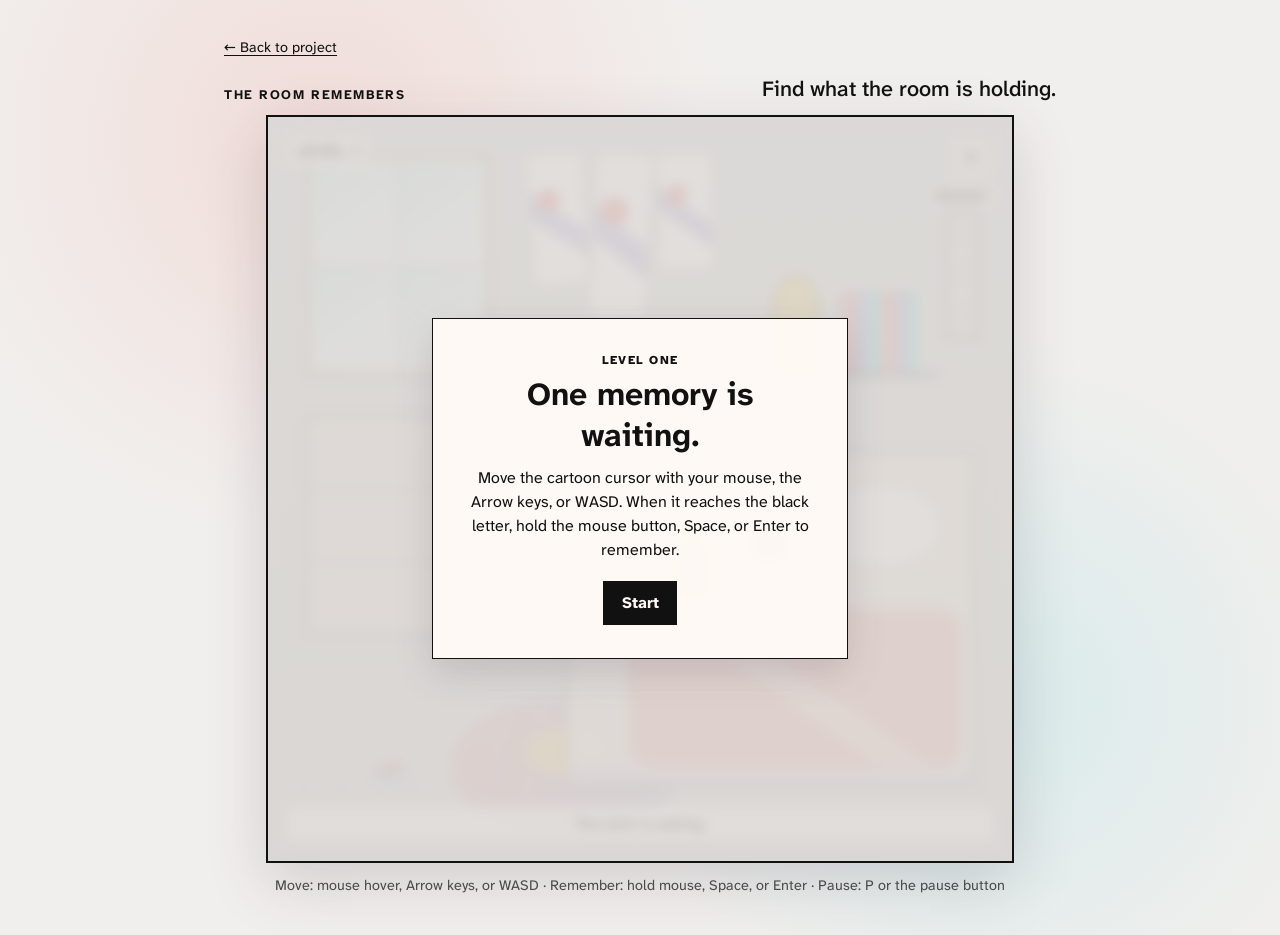
==== game/index.html @ 4d26f26f "Add playable game files" ====
<!doctype html>
<html lang="en">
  <head>
    <meta charset="UTF-8" />
    <meta name="viewport" content="width=device-width, initial-scale=1.0" />
    <meta
      name="description"
      content="The Room Remembers, a three-level surreal browser game about unreliable memory."
    />
    <title>The Room Remembers</title>
    <link rel="stylesheet" href="styles.css?v=4" />
  </head>
  <body>
    <main class="game-shell" data-game-shell>
      <nav class="game-return" aria-label="Portfolio navigation">
        <a href="../game.html">← Back to project</a>
      </nav>

      <header class="game-heading">
        <p class="eyebrow">The Room Remembers</p>
        <h1>Find what the room is holding.</h1>
      </header>

      <section
        class="game-frame"
        aria-label="The Room Remembers game"
        data-game-frame
      >
        <div
          class="bedroom-board"
          id="bedroom-board"
          role="application"
          aria-label="A 20 by 20 childhood bedroom. Move with the mouse, Arrow keys, or WASD."
          aria-describedby="controls-copy"
          data-board
          data-board-rows="20"
          data-board-columns="20"
          tabindex="-1"
        >
          <div class="room-flow room-flow--one" aria-hidden="true"></div>
          <div class="room-flow room-flow--two" aria-hidden="true"></div>

          <div class="room-object room-window" aria-hidden="true">
            <span></span><span></span><span></span><span></span>
          </div>
          <div class="room-object room-drawings" aria-hidden="true">
            <span></span><span></span><span></span>
          </div>
          <div class="room-object room-shelf" aria-hidden="true">
            <span class="trophy"></span>
            <span class="books"></span>
          </div>
          <div class="room-object room-dresser" aria-hidden="true">
            <span></span><span></span><span></span>
          </div>
          <div class="room-object room-rug" aria-hidden="true"></div>
          <div class="room-object room-bed" aria-hidden="true">
            <span class="bed-pillow"></span>
            <span class="bed-blanket"></span>
            <span class="bed-rabbit"></span>
          </div>

          <div
            class="memory-item"
            role="img"
            aria-label="A black letter from Mom rests on the bed"
            data-memory-item
          >
            <span data-memory-display>Mom</span>
          </div>

          <div class="cartoon-cursor" aria-hidden="true" data-player-cursor>
            <span class="cursor-ribbon cursor-ribbon--one"></span>
            <span class="cursor-ribbon cursor-ribbon--two"></span>
            <span class="cursor-body"></span>
          </div>

          <div class="game-hud" aria-label="Game information">
            <p class="level-label" data-level-label>Level 1</p>
            <div class="hud-actions">
              <button class="icon-button" type="button" data-pause-button disabled>
                <span aria-hidden="true">Ⅱ</span>
                <span class="sr-only">Pause</span>
              </button>
              <div
                class="memory-meter"
                role="progressbar"
                aria-label="Memory progress"
                aria-valuemin="0"
                aria-valuemax="3"
                aria-valuenow="0"
                aria-valuetext="0 of 3 memories complete"
                data-memory-meter
              >
                <span class="meter-label">Memory</span>
                <div class="meter-track">
                  <span class="meter-segment" data-meter-segment="3"></span>
                  <span class="meter-segment" data-meter-segment="2"></span>
                  <span
                    class="meter-segment is-current"
                    data-meter-segment="1"
                  ></span>
                </div>
              </div>
            </div>
          </div>

          <p class="game-message" data-game-message>
            The room is waiting.
          </p>

          <div class="game-overlay" data-ready-overlay>
            <div class="overlay-panel">
              <p class="overlay-kicker">Level one</p>
              <h2>One memory is waiting.</h2>
              <p>
                Move the cartoon cursor with your mouse, the Arrow keys, or
                WASD. When it reaches the black letter, hold the mouse button,
                Space, or Enter to remember.
              </p>
              <button class="primary-button" type="button" data-start-button>
                Start
              </button>
            </div>
          </div>

          <div class="game-overlay" data-pause-overlay hidden>
            <div class="overlay-panel">
              <p class="overlay-kicker">Paused</p>
              <h2>The room is waiting.</h2>
              <p>Nothing will change. Resume when you are ready.</p>
              <div class="overlay-actions">
                <button class="primary-button" type="button" data-resume-button>
                  Resume
                </button>
                <button class="secondary-button" type="button" data-restart-button>
                  Restart run
                </button>
              </div>
            </div>
          </div>

          <div class="game-overlay" data-transition-overlay hidden>
            <div class="overlay-panel">
              <p class="overlay-kicker">Memory found</p>
              <h2 data-transition-heading>Level complete.</h2>
              <p data-transition-copy>Keep remembering.</p>
              <button class="primary-button" type="button" data-next-level-button>
                Start Next Level
              </button>
            </div>
          </div>

          <div class="game-overlay" data-game-complete-overlay hidden>
            <div class="overlay-panel">
              <p class="overlay-kicker">All memories found</p>
              <h2>Game complete.</h2>
              <p>
                All three memories returned. Final score:
                <strong data-final-score>30 points.</strong> Something still
                feels wrong.
              </p>
              <button class="primary-button" type="button" data-play-again-button>
                Play Again
              </button>
            </div>
          </div>
        </div>
      </section>

      <p class="controls-copy" id="controls-copy">
        Move: mouse hover, Arrow keys, or WASD <span aria-hidden="true">·</span>
        Remember: hold mouse, Space, or Enter <span aria-hidden="true">·</span>
        Pause: P or the pause button
      </p>
      <p class="sr-only" role="status" aria-live="polite" data-live-status>
        Ready. Press Start to begin.
      </p>
    </main>

    <script type="module" src="game.js?v=4"></script>
  </body>
</html>
---- game/styles.css ----
@font-face {
  font-family: "Atkinson Hyperlegible Next";
  src: url("assets/fonts/AtkinsonHyperlegibleNext-wght.woff2") format("woff2");
  font-style: normal;
  font-weight: 200 800;
  font-display: swap;
}

@font-face {
  font-family: "CK Jot";
  src: url("assets/fonts/CKJOT___.TTF") format("truetype");
  font-display: swap;
}

:root {
  color-scheme: light;
  font-family:
    "Atkinson Hyperlegible Next",
    "Atkinson Hyperlegible",
    system-ui,
    sans-serif;
  --room-gray: #d9d7d4;
  --room-cream: #f4e7de;
  --coral: #f29a91;
  --lavender: #b7a6d9;
  --cyan: #79dce5;
  --yellow: #f5d77a;
  --ink: #111111;
  --paper: #fffaf6;
  --line: rgba(17, 17, 17, 0.16);
  --soft-shadow: 0 1.2rem 3.5rem rgba(63, 50, 68, 0.18);
}

* {
  box-sizing: border-box;
}

html {
  min-width: 20rem;
  background: #f1efed;
  color: var(--ink);
}

body {
  min-height: 100dvh;
  margin: 0;
  background:
    radial-gradient(circle at 25% 15%, rgba(242, 154, 145, 0.22), transparent 32%),
    radial-gradient(circle at 78% 75%, rgba(121, 220, 229, 0.2), transparent 30%),
    #f1efed;
}

button {
  font: inherit;
}

button:focus-visible,
.bedroom-board:focus-visible {
  outline: 0.2rem solid var(--ink);
  outline-offset: 0.2rem;
}

.game-shell {
  width: min(100% - 2rem, 52rem);
  margin-inline: auto;
  padding-block: clamp(1rem, 3vw, 2.5rem);
}

.game-return {
  margin-bottom: clamp(0.65rem, 2vw, 1rem);
  font-size: clamp(0.76rem, 1.5vw, 0.9rem);
  line-height: 1.4;
}

.game-return a {
  color: inherit;
  text-decoration-thickness: 1px;
  text-underline-offset: 0.24em;
}

.game-return a:focus-visible {
  outline: 0.2rem solid var(--ink);
  outline-offset: 0.2rem;
}

.game-heading {
  display: flex;
  align-items: end;
  justify-content: space-between;
  gap: 1rem;
  margin-bottom: 0.75rem;
}

.eyebrow,
.game-heading h1,
.controls-copy {
  margin: 0;
}

.eyebrow {
  font-size: 0.82rem;
  font-weight: 700;
  letter-spacing: 0.12em;
  text-transform: uppercase;
}

.game-heading h1 {
  max-width: 23rem;
  font-size: clamp(1rem, 2.2vw, 1.35rem);
  font-weight: 500;
  text-align: right;
}

.game-frame {
  width: min(100%, calc(100dvh - 9.5rem));
  min-width: 18rem;
  margin-inline: auto;
  aspect-ratio: 1;
  border: 0.14rem solid var(--ink);
  background: var(--room-gray);
  box-shadow: var(--soft-shadow);
}

.bedroom-board {
  position: relative;
  isolation: isolate;
  display: grid;
  width: 100%;
  height: 100%;
  overflow: hidden;
  grid-template-columns: repeat(20, 1fr);
  grid-template-rows: repeat(20, 1fr);
  background:
    linear-gradient(rgba(255, 255, 255, 0.33), rgba(255, 255, 255, 0.08)),
    var(--room-gray);
  transition: background 420ms ease;
}

.board-cell {
  z-index: 0;
  border-right: 1px solid rgba(17, 17, 17, 0.025);
  border-bottom: 1px solid rgba(17, 17, 17, 0.025);
  pointer-events: none;
}

.room-flow {
  z-index: 1;
  align-self: center;
  border-radius: 999px;
  filter: blur(0.18rem);
  opacity: 0.52;
  pointer-events: none;
  transform-origin: center;
}

.room-flow--one {
  grid-area: 6 / 1 / 9 / 17;
  background: linear-gradient(90deg, transparent, var(--coral), var(--yellow), transparent);
  transform: rotate(-6deg) skewX(-18deg);
}

.room-flow--two {
  grid-area: 15 / 5 / 18 / 21;
  background: linear-gradient(90deg, transparent, var(--lavender), var(--cyan), transparent);
  transform: rotate(8deg) skewX(16deg);
}

.room-object {
  z-index: 2;
  pointer-events: none;
}

.room-window {
  display: grid;
  grid-area: 2 / 2 / 8 / 7;
  grid-template-columns: 1fr 1fr;
  grid-template-rows: 1fr 1fr;
  gap: 0.12rem;
  padding: 0.25rem;
  border: 0.18rem solid rgba(17, 17, 17, 0.38);
  background: rgba(255, 250, 246, 0.72);
  box-shadow: inset 0 0 1rem rgba(245, 215, 122, 0.52);
}

.room-window span {
  border: 1px solid rgba(17, 17, 17, 0.2);
  background: linear-gradient(145deg, rgba(121, 220, 229, 0.24), rgba(255, 255, 255, 0.56));
}

.room-drawings {
  display: flex;
  align-items: start;
  justify-content: space-around;
  grid-area: 2 / 8 / 7 / 13;
  gap: 0.25rem;
}

.room-drawings span {
  width: 30%;
  height: 70%;
  border: 1px solid rgba(17, 17, 17, 0.28);
  background:
    radial-gradient(circle at 35% 35%, var(--coral) 0 12%, transparent 13%),
    linear-gradient(35deg, transparent 38%, rgba(183, 166, 217, 0.7) 39% 54%, transparent 55%),
    var(--paper);
  transform: rotate(-4deg);
}

.room-drawings span:nth-child(2) {
  height: 88%;
  transform: rotate(3deg);
}

.room-drawings span:nth-child(3) {
  height: 62%;
  transform: rotate(-1deg);
}

.room-shelf {
  display: flex;
  align-items: end;
  justify-content: space-evenly;
  grid-area: 3 / 14 / 8 / 19;
  border-bottom: 0.25rem solid rgba(17, 17, 17, 0.38);
}

.trophy {
  width: 26%;
  height: 54%;
  border: 0.14rem solid rgba(17, 17, 17, 0.32);
  border-radius: 45% 45% 20% 20%;
  background: rgba(245, 215, 122, 0.76);
}

.books {
  width: 42%;
  height: 45%;
  background: repeating-linear-gradient(
    90deg,
    rgba(242, 154, 145, 0.72) 0 18%,
    rgba(183, 166, 217, 0.7) 18% 36%,
    rgba(121, 220, 229, 0.68) 36% 52%
  );
}

.room-dresser {
  display: grid;
  grid-area: 9 / 2 / 15 / 7;
  grid-template-rows: repeat(3, 1fr);
  gap: 0.16rem;
  padding: 0.2rem;
  border: 0.16rem solid rgba(17, 17, 17, 0.3);
  background: rgba(244, 231, 222, 0.8);
}

.room-dresser span {
  border: 1px solid rgba(17, 17, 17, 0.2);
}

.room-rug {
  grid-area: 16 / 6 / 20 / 12;
  border-radius: 50%;
  background:
    radial-gradient(ellipse, rgba(245, 215, 122, 0.82) 0 25%, transparent 26%),
    linear-gradient(90deg, rgba(242, 154, 145, 0.64), rgba(183, 166, 217, 0.62));
  opacity: 0.76;
  transform: perspective(10rem) rotateX(32deg);
}

.room-bed {
  position: relative;
  grid-area: 10 / 9 / 19 / 20;
  border: 0.18rem solid rgba(17, 17, 17, 0.34);
  border-radius: 0.6rem 0.6rem 0.2rem 0.2rem;
  background: rgba(244, 231, 222, 0.94);
  box-shadow: inset 0 -1.2rem 0 rgba(183, 166, 217, 0.2);
}

.bed-pillow {
  position: absolute;
  top: 10%;
  right: 8%;
  width: 30%;
  height: 24%;
  border: 1px solid rgba(17, 17, 17, 0.18);
  border-radius: 45%;
  background: var(--paper);
}

.bed-blanket {
  position: absolute;
  right: 3%;
  bottom: 5%;
  width: 82%;
  height: 48%;
  border-radius: 35% 10% 10% 12%;
  background:
    linear-gradient(35deg, transparent 45%, rgba(255, 255, 255, 0.32) 46% 54%, transparent 55%),
    rgba(242, 154, 145, 0.5);
}

.bed-rabbit {
  position: absolute;
  top: 24%;
  left: 24%;
  width: 13%;
  aspect-ratio: 0.72;
  border-radius: 45% 45% 35% 35%;
  background: #aaa5a3;
}

.bed-rabbit::before,
.bed-rabbit::after {
  position: absolute;
  top: -52%;
  width: 32%;
  height: 60%;
  border-radius: 999px;
  background: #aaa5a3;
  content: "";
}

.bed-rabbit::before {
  left: 14%;
  transform: rotate(-8deg);
}

.bed-rabbit::after {
  right: 14%;
  transform: rotate(8deg);
}

.memory-item {
  position: relative;
  z-index: 8;
  align-self: center;
  justify-self: center;
  width: 90%;
  height: 72%;
  border: 0.1rem solid var(--ink);
  background: var(--ink);
  box-shadow: 0 0.2rem 0.5rem rgba(17, 17, 17, 0.35);
  color: var(--paper);
  transform: rotate(-8deg);
  transition:
    filter 160ms ease,
    opacity 160ms ease,
    transform 160ms ease;
}

.memory-item span {
  position: relative;
  z-index: 2;
  display: grid;
  width: 100%;
  height: 100%;
  overflow: hidden;
  font-size: clamp(0.45rem, 1.2vw, 0.75rem);
  line-height: 1;
  text-align: center;
  white-space: nowrap;
  place-items: center;
}

.memory-item[data-item="letter"] {
  width: 90%;
  height: 72%;
  border-radius: 0;
  background: var(--ink);
  color: var(--paper);
  transform: rotate(-8deg);
}

.memory-item[data-item="letter"] span {
  font-family: "CK Jot", cursive;
}

.memory-item[data-item="medal"] {
  width: 78%;
  height: 78%;
  border-radius: 50%;
  background: var(--ink);
  color: var(--yellow);
  transform: none;
}

.memory-item[data-item="medal"] span {
  font-family: inherit;
  font-size: clamp(0.55rem, 1.5vw, 0.9rem);
}

.memory-item[data-item="medal"]::before,
.memory-item[data-item="medal"]::after {
  position: absolute;
  z-index: -1;
  bottom: -52%;
  width: 34%;
  height: 70%;
  background: var(--ink);
  content: "";
}

.memory-item[data-item="medal"]::before {
  left: 12%;
  transform: rotate(12deg);
}

.memory-item[data-item="medal"]::after {
  right: 12%;
  transform: rotate(-12deg);
}

.memory-item[data-item="stuffed-animal"] {
  width: 68%;
  height: 78%;
  border-color: #ffffff;
  border-radius: 46% 46% 38% 38%;
  background: #ffffff;
  box-shadow: 0 0 0.9rem rgba(121, 220, 229, 0.72);
  color: transparent;
  transform: none;
}

.memory-item[data-item="stuffed-animal"] span {
  font-size: 0;
}

.memory-item[data-item="stuffed-animal"]::before,
.memory-item[data-item="stuffed-animal"]::after {
  position: absolute;
  top: -48%;
  width: 30%;
  height: 58%;
  border-radius: 999px;
  background: #ffffff;
  content: "";
}

.memory-item[data-item="stuffed-animal"]::before {
  left: 13%;
  transform: rotate(-9deg);
}

.memory-item[data-item="stuffed-animal"]::after {
  right: 13%;
  transform: rotate(9deg);
}

.memory-item.is-near {
  filter: drop-shadow(0 0 0.55rem var(--coral));
  transform: rotate(-3deg) scale(1.08);
}

.memory-item.is-focusing {
  animation: memory-pulse 700ms ease-in-out infinite alternate;
}

.memory-item.is-collected {
  opacity: 0;
  transform: rotate(4deg) scale(1.35);
}

.cartoon-cursor {
  position: relative;
  z-index: 12;
  align-self: center;
  justify-self: center;
  width: 90%;
  height: 90%;
  pointer-events: none;
  transition:
    grid-row 90ms linear,
    grid-column 90ms linear,
    transform 120ms ease;
  transform-origin: center;
}

.cartoon-cursor[data-direction="left"] {
  transform: scaleX(-1);
}

.cartoon-cursor[data-direction="up"] {
  transform: rotate(-90deg);
}

.cartoon-cursor[data-direction="down"] {
  transform: rotate(90deg);
}

.cursor-body {
  position: absolute;
  top: 10%;
  left: 22%;
  width: 58%;
  height: 72%;
  clip-path: polygon(0 0, 82% 55%, 54% 62%, 70% 100%, 48% 100%, 34% 69%, 0 88%);
  background: linear-gradient(145deg, var(--paper), var(--coral) 38%, var(--lavender) 72%, var(--cyan));
  filter: drop-shadow(0 0.14rem 0.12rem rgba(17, 17, 17, 0.28));
  animation: cursor-float 1.8s ease-in-out infinite alternate;
}

.cursor-ribbon {
  position: absolute;
  left: -35%;
  width: 75%;
  height: 20%;
  border-radius: 999px 0 0 999px;
  opacity: 0.82;
  filter: blur(0.04rem);
}

.cursor-ribbon--one {
  top: 44%;
  background: linear-gradient(90deg, transparent, var(--coral), var(--yellow));
  transform: rotate(-12deg);
}

.cursor-ribbon--two {
  top: 62%;
  background: linear-gradient(90deg, transparent, var(--lavender), var(--cyan));
  transform: rotate(9deg);
}

/* A fresh run always presents the cursor at the same visual anchor. */
.game-shell[data-phase="ready"] .cursor-body,
.game-shell[data-phase="level-complete"] .cursor-body,
.game-shell[data-phase="game-complete"] .cursor-body {
  animation: none;
  transform: translateY(0) rotate(0);
}

.game-shell[data-world="inverse"] .bedroom-board {
  background:
    radial-gradient(
      circle at 70% 25%,
      rgba(121, 220, 229, 0.12),
      transparent 32%
    ),
    linear-gradient(rgba(11, 12, 28, 0.18), rgba(11, 12, 28, 0.5)),
    #24233b;
}

.game-shell[data-world="inverse"] .board-cell {
  border-color: rgba(255, 255, 255, 0.025);
}

.game-shell[data-world="inverse"] .room-object {
  filter: invert(0.78) hue-rotate(155deg) saturate(0.8) brightness(0.78);
}

.game-shell[data-world="inverse"] .room-flow--one {
  background: linear-gradient(
    90deg,
    transparent,
    var(--cyan),
    var(--lavender),
    transparent
  );
}

.game-shell[data-world="inverse"] .room-flow--two {
  background: linear-gradient(
    90deg,
    transparent,
    var(--yellow),
    var(--coral),
    transparent
  );
}

.game-shell[data-phase="paused"] .cursor-body {
  animation-play-state: paused;
}

.game-hud {
  position: absolute;
  z-index: 30;
  inset: clamp(0.65rem, 2vw, 1.2rem);
  display: flex;
  align-items: start;
  justify-content: space-between;
  pointer-events: none;
}

.level-label {
  margin: 0;
  padding: 0.32rem 0.55rem;
  border: 1px solid rgba(17, 17, 17, 0.18);
  background: rgba(255, 250, 246, 0.82);
  font-size: clamp(0.72rem, 1.7vw, 0.92rem);
  font-weight: 700;
  letter-spacing: 0.08em;
  text-transform: uppercase;
}

.hud-actions {
  display: flex;
  flex-direction: column;
  align-items: end;
  gap: 0.45rem;
}

.icon-button {
  display: grid;
  width: 2.75rem;
  min-width: 2.75rem;
  height: 2.75rem;
  border: 1px solid rgba(17, 17, 17, 0.28);
  background: rgba(255, 250, 246, 0.9);
  color: var(--ink);
  font-weight: 800;
  place-items: center;
  pointer-events: auto;
}

.icon-button:disabled {
  opacity: 0.45;
}

.memory-meter {
  display: flex;
  flex-direction: column;
  align-items: center;
  gap: 0.25rem;
}

.meter-label {
  padding: 0.12rem 0.25rem;
  background: rgba(255, 250, 246, 0.78);
  font-size: clamp(0.58rem, 1.3vw, 0.72rem);
  font-weight: 700;
  letter-spacing: 0.06em;
  text-transform: uppercase;
}

.meter-track {
  display: flex;
  width: clamp(1.35rem, 4vw, 2rem);
  height: clamp(5.2rem, 17vw, 8rem);
  flex-direction: column;
  gap: 0.2rem;
  padding: 0.2rem;
  border: 0.12rem solid var(--ink);
  background: rgba(255, 250, 246, 0.82);
}

.meter-segment {
  position: relative;
  flex: 1;
  overflow: hidden;
  background: rgba(17, 17, 17, 0.1);
}

.meter-segment::after {
  position: absolute;
  inset: auto 0 0;
  height: var(--segment-fill, 0%);
  background: linear-gradient(0deg, var(--lavender), var(--coral), var(--yellow));
  content: "";
  transition: height 70ms linear;
}

.meter-segment.is-complete::after {
  --segment-fill: 100%;
}

.game-message {
  position: absolute;
  z-index: 25;
  right: clamp(0.65rem, 2vw, 1.2rem);
  bottom: clamp(0.65rem, 2vw, 1.2rem);
  left: clamp(0.65rem, 2vw, 1.2rem);
  margin: 0;
  padding: 0.45rem 0.65rem;
  background: rgba(255, 250, 246, 0.84);
  font-size: clamp(0.72rem, 1.8vw, 0.95rem);
  text-align: center;
  pointer-events: none;
}

.game-overlay {
  position: absolute;
  z-index: 50;
  inset: 0;
  display: grid;
  padding: clamp(1rem, 4vw, 2.5rem);
  background: rgba(217, 215, 212, 0.78);
  backdrop-filter: blur(0.35rem);
  place-items: center;
}

.game-overlay[hidden] {
  display: none;
}

.overlay-panel {
  width: min(100%, 26rem);
  padding: clamp(1.1rem, 4vw, 2.1rem);
  border: 0.12rem solid var(--ink);
  background: rgba(255, 250, 246, 0.96);
  text-align: center;
  box-shadow: 0 0.9rem 2.2rem rgba(63, 50, 68, 0.16);
}

.overlay-kicker,
.overlay-panel h2,
.overlay-panel p {
  margin-top: 0;
}

.overlay-kicker {
  margin-bottom: 0.35rem;
  font-size: 0.75rem;
  font-weight: 800;
  letter-spacing: 0.11em;
  text-transform: uppercase;
}

.overlay-panel h2 {
  margin-bottom: 0.65rem;
  font-size: clamp(1.35rem, 4.5vw, 2rem);
}

.overlay-panel p:not(.overlay-kicker) {
  margin-bottom: 1.15rem;
  line-height: 1.5;
}

[data-final-score] {
  display: block;
  margin-top: 0.35rem;
  font-size: clamp(1.25rem, 4vw, 1.75rem);
}

.overlay-actions {
  display: flex;
  flex-wrap: wrap;
  justify-content: center;
  gap: 0.65rem;
}

.primary-button,
.secondary-button {
  min-height: 2.75rem;
  padding: 0.65rem 1.1rem;
  border: 0.12rem solid var(--ink);
  font-weight: 750;
}

.primary-button {
  background: var(--ink);
  color: var(--paper);
}

.secondary-button {
  background: transparent;
  color: var(--ink);
}

.controls-copy {
  padding-top: 0.75rem;
  color: rgba(17, 17, 17, 0.72);
  font-size: clamp(0.72rem, 1.8vw, 0.9rem);
  line-height: 1.5;
  text-align: center;
}

.sr-only {
  position: absolute;
  width: 1px;
  height: 1px;
  padding: 0;
  overflow: hidden;
  clip: rect(0, 0, 0, 0);
  white-space: nowrap;
  border: 0;
}

@keyframes cursor-float {
  from {
    transform: translateY(-5%) rotate(-3deg);
  }
  to {
    transform: translateY(5%) rotate(3deg);
  }
}

@keyframes memory-pulse {
  from {
    filter: drop-shadow(0 0 0.35rem var(--coral));
  }
  to {
    filter: drop-shadow(0 0 1rem var(--cyan));
  }
}

@media (max-width: 36rem) {
  .game-shell {
    width: min(100% - 1rem, 36rem);
    padding-block: 0.65rem 1rem;
  }

  .game-heading {
    display: block;
  }

  .game-heading h1 {
    margin-top: 0.18rem;
    text-align: left;
  }

  .game-frame {
    width: 100%;
    min-width: 0;
  }

  .overlay-actions {
    display: grid;
  }

  .primary-button,
  .secondary-button {
    width: 100%;
  }
}

@media (prefers-reduced-motion: reduce) {
  *,
  *::before,
  *::after {
    scroll-behavior: auto !important;
    animation-duration: 1ms !important;
    animation-iteration-count: 1 !important;
    transition-duration: 1ms !important;
  }
}
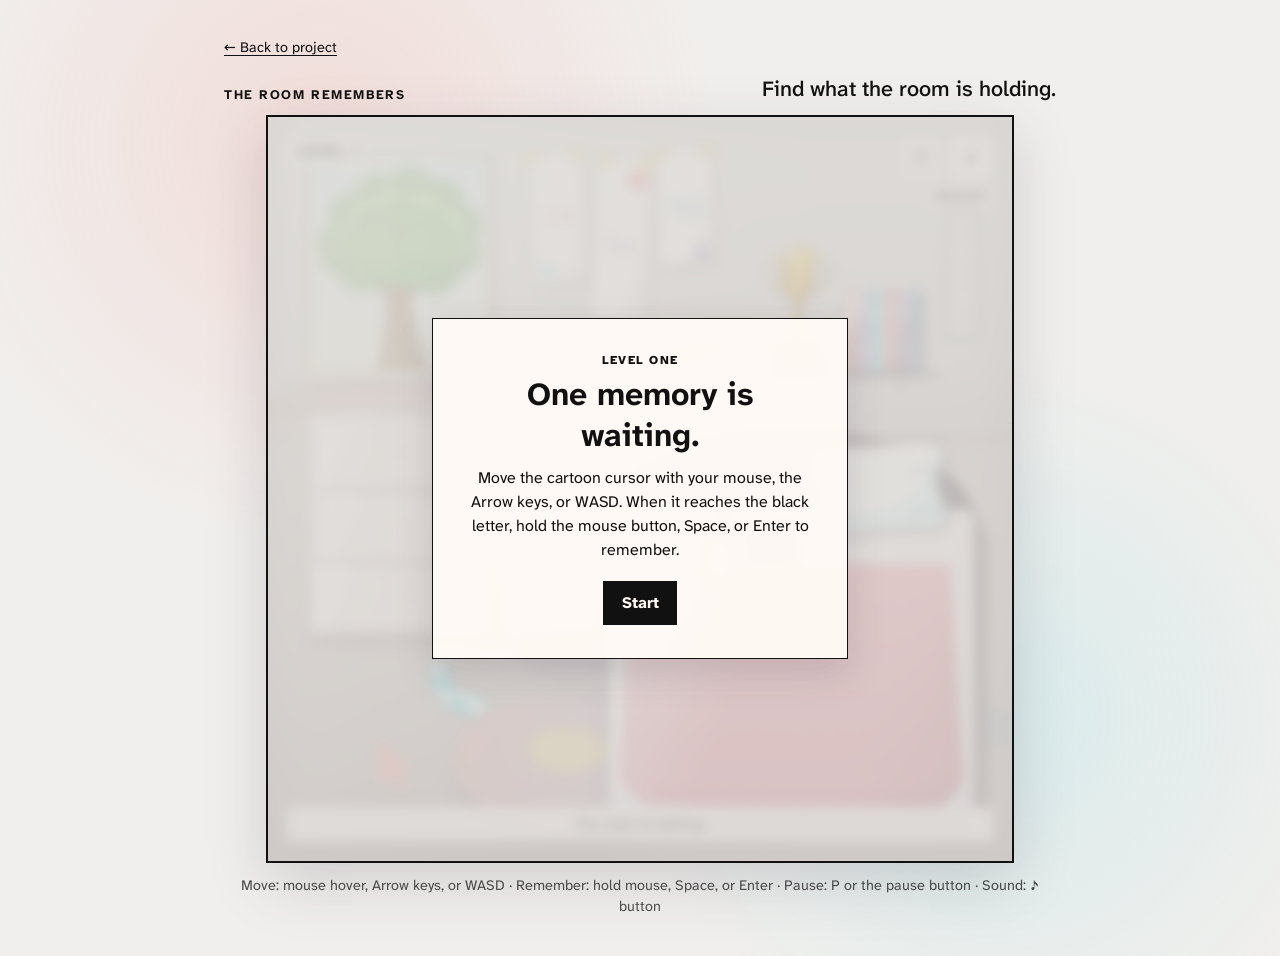
==== commit ce90fd4a: "Publish revised game and preserve prototype" ====
--- a/game/index.html
+++ b/game/index.html
@@ -8,7 +8,7 @@
       content="The Room Remembers, a three-level surreal browser game about unreliable memory."
     />
     <title>The Room Remembers</title>
-    <link rel="stylesheet" href="styles.css?v=4" />
+    <link rel="stylesheet" href="styles.css?v=25" />
   </head>
   <body>
     <main class="game-shell" data-game-shell>
@@ -37,17 +37,159 @@
           data-board-columns="20"
           tabindex="-1"
         >
+          <div class="room-architecture" aria-hidden="true">
+            <span class="room-baseboard"></span>
+            <span class="room-corner room-corner--left"></span>
+            <span class="room-corner room-corner--right"></span>
+            <span class="floor-seam floor-seam--one"></span>
+            <span class="floor-seam floor-seam--two"></span>
+            <span class="floor-seam floor-seam--three"></span>
+          </div>
+
           <div class="room-flow room-flow--one" aria-hidden="true"></div>
           <div class="room-flow room-flow--two" aria-hidden="true"></div>
 
+          <div class="room-texture" aria-hidden="true"></div>
+          <div class="room-lighting" aria-hidden="true"></div>
+          <div class="exploration-light" aria-hidden="true"></div>
+          <div class="room-landmark room-height-marks" aria-hidden="true">
+            <span></span><span></span><span></span>
+          </div>
+          <div class="room-landmark room-lost-sock" aria-hidden="true">
+            <svg
+              class="sock-illustration"
+              viewBox="0 0 120 150"
+              preserveAspectRatio="xMidYMid meet"
+              focusable="false"
+            >
+              <defs>
+                <clipPath id="sock-silhouette">
+                  <path
+                    d="M24 6 Q21 6 21 11 L19 66 C18 79 23 88 33 97 L58 121 C69 132 84 138 98 133 C109 129 115 120 112 109 C110 101 103 95 94 90 L70 75 C61 69 57 61 58 51 L60 11 Q60 6 55 6 Z"
+                  ></path>
+                </clipPath>
+              </defs>
+              <g clip-path="url(#sock-silhouette)">
+                <rect class="sock-body" width="120" height="150"></rect>
+                <rect
+                  class="sock-accent sock-cuff"
+                  x="18"
+                  y="5"
+                  width="45"
+                  height="23"
+                  rx="5"
+                ></rect>
+                <path
+                  class="sock-accent sock-heel"
+                  d="M18 61 C30 63 40 70 45 81 C38 92 29 98 21 97 C14 86 14 72 18 61 Z"
+                ></path>
+                <path
+                  class="sock-stripes"
+                  d="M54 78 L81 103 M62 72 L91 97 M72 72 L101 93"
+                ></path>
+                <path
+                  class="sock-accent sock-toe"
+                  d="M85 103 C101 105 113 112 114 121 C110 133 96 139 82 135 C78 125 79 113 85 103 Z"
+                ></path>
+              </g>
+              <path
+                class="sock-outline"
+                d="M24 6 Q21 6 21 11 L19 66 C18 79 23 88 33 97 L58 121 C69 132 84 138 98 133 C109 129 115 120 112 109 C110 101 103 95 94 90 L70 75 C61 69 57 61 58 51 L60 11 Q60 6 55 6 Z"
+              ></path>
+              <path
+                class="sock-ribs"
+                d="M29 9 L28 24 M38 9 L37 24 M47 9 L46 24 M56 9 L55 24"
+              ></path>
+            </svg>
+          </div>
+
           <div class="room-object room-window" aria-hidden="true">
-            <span></span><span></span><span></span><span></span>
+            <svg
+              class="window-tree"
+              viewBox="0 0 120 150"
+              preserveAspectRatio="xMidYMax slice"
+              focusable="false"
+            >
+              <path
+                class="tree-canopy tree-canopy--back"
+                d="M8 72 C1 63 5 53 15 49 C8 38 17 28 29 29 C31 17 44 12 54 18 C62 7 78 9 83 21 C96 15 106 24 103 36 C116 38 120 50 112 59 C121 68 113 82 102 82 C99 96 84 102 74 94 C64 105 49 101 45 92 C32 100 19 92 20 82 C12 83 7 78 8 72 Z"
+              ></path>
+              <path
+                class="tree-trunk-shape"
+                d="M45 150 C51 132 52 113 53 94 C45 89 37 81 30 70 L37 64 C44 72 50 77 55 79 C58 67 59 54 60 42 L69 42 C69 55 68 67 67 79 C75 74 83 67 90 56 L97 62 C89 76 79 87 68 94 C68 114 72 133 80 150 Z"
+              ></path>
+              <path
+                class="tree-trunk-highlight"
+                d="M59 145 C62 123 60 100 63 81 C65 69 65 56 65 47"
+              ></path>
+              <path
+                class="tree-canopy tree-canopy--middle"
+                d="M16 65 C9 56 15 46 25 44 C20 33 30 25 41 29 C47 17 61 17 67 27 C78 18 91 25 91 36 C104 34 111 45 106 55 C116 64 108 76 97 75 C94 88 81 92 72 84 C63 95 49 91 46 83 C34 91 22 84 24 75 C17 75 13 70 16 65 Z"
+              ></path>
+              <path
+                class="tree-canopy tree-canopy--front"
+                d="M25 70 C18 62 24 53 34 53 C30 43 41 36 50 42 C57 31 70 33 74 43 C84 36 96 43 94 53 C105 56 106 67 98 73 C102 84 91 91 82 85 C75 95 61 93 58 84 C47 92 35 86 36 78 C29 79 24 76 25 70 Z"
+              ></path>
+              <path
+                class="tree-canopy-wave"
+                d="M33 50 C38.2 43.5 47.3 43.5 52.5 50 C57.7 56.5 66.8 56.5 72 50"
+              ></path>
+              <path
+                class="tree-canopy-wave tree-canopy-wave--lower"
+                d="M61 73 C65 68 72 68 76 73 C80 78 87 78 91 73"
+              ></path>
+            </svg>
+            <span class="window-pane"></span><span class="window-pane"></span>
+            <span class="window-pane"></span><span class="window-pane"></span>
           </div>
           <div class="room-object room-drawings" aria-hidden="true">
-            <span></span><span></span><span></span>
+            <span>
+              <svg class="drawing-scribble" viewBox="0 0 100 70" focusable="false">
+                <path d="M7 17 C18 4 26 29 40 16 S61 8 74 25 S89 31 96 17 M12 47 C28 34 41 59 57 44 S81 37 94 53"></path>
+              </svg>
+              <svg
+                class="drawing-sticker drawing-sticker--star"
+                viewBox="67 44 24 23"
+                aria-hidden="true"
+                focusable="false"
+              >
+                <path d="M79 45 L82 52 L90 53 L84 58 L86 66 L79 62 L72 66 L74 58 L68 53 L76 52 Z"></path>
+              </svg>
+            </span>
+            <span>
+              <svg class="drawing-scribble" viewBox="0 0 100 70" focusable="false">
+                <path d="M10 12 L27 29 L18 43 L45 35 L59 53 L72 31 L93 42 M16 59 C30 48 37 65 52 57 S75 49 88 60"></path>
+              </svg>
+              <svg
+                class="drawing-sticker drawing-sticker--heart"
+                viewBox="64 4 30 31"
+                aria-hidden="true"
+                focusable="false"
+              >
+                <path d="M79 10 C84 5 93 9 93 17 C93 24 86 29 79 34 C72 29 65 24 65 17 C65 9 74 5 79 10 Z"></path>
+              </svg>
+            </span>
+            <span>
+              <svg class="drawing-scribble" viewBox="0 0 100 70" focusable="false">
+                <path d="M8 25 C18 9 32 10 38 27 C45 45 58 5 70 20 C82 35 86 13 95 24 M12 51 Q28 35 43 53 T73 50 T94 55"></path>
+              </svg>
+              <svg
+                class="drawing-sticker drawing-sticker--blob"
+                viewBox="10 39 27 26"
+                aria-hidden="true"
+                focusable="false"
+              >
+                <path d="M17 44 Q21 40 25 45 L33 55 Q36 60 30 63 L17 64 Q11 62 13 56 Z"></path>
+              </svg>
+            </span>
+            <i class="drawing-tape-remnant" aria-hidden="true"></i>
           </div>
           <div class="room-object room-shelf" aria-hidden="true">
-            <span class="trophy"></span>
+            <span class="trophy">
+              <span class="trophy-cup"></span>
+              <span class="trophy-stem"></span>
+              <span class="trophy-base"></span>
+            </span>
             <span class="books"></span>
           </div>
           <div class="room-object room-dresser" aria-hidden="true">
@@ -55,9 +197,33 @@
           </div>
           <div class="room-object room-rug" aria-hidden="true"></div>
           <div class="room-object room-bed" aria-hidden="true">
-            <span class="bed-pillow"></span>
+            <span class="bed-headboard"></span>
+            <span class="bed-sheet"></span>
+            <span class="bed-pillow">
+              <svg class="pillow-illustration" viewBox="0 0 160 112" focusable="false">
+                <path
+                  class="pillow-body"
+                  d="M20 13 C42 6 55 13 80 12 C107 13 123 6 142 14 C151 22 146 31 141 42 C137 51 137 61 143 73 C150 87 145 98 132 101 C103 96 61 98 24 102 C10 99 7 90 14 77 C20 66 20 54 14 43 C7 30 9 19 20 13 Z"
+                ></path>
+                <path
+                  class="pillow-shade"
+                  d="M14 84 C46 78 82 82 110 65 C128 54 133 37 143 22 C146 35 138 46 139 57 C141 72 151 84 141 94 C109 104 63 95 24 101 Z"
+                ></path>
+                <path
+                  class="pillow-seam"
+                  d="M23 18 C44 12 58 18 80 17 C104 18 121 12 137 19 C142 25 137 34 134 43 C130 53 132 64 137 74 C143 86 139 92 129 95 C101 91 62 93 27 96 C17 94 14 88 20 78 C25 67 25 54 20 44 C14 32 15 23 23 18 Z"
+                ></path>
+                <path
+                  class="pillow-folds"
+                  d="M15 49 C27 36 37 36 48 44 M143 49 C132 36 122 36 111 44 M15 84 C29 76 40 78 51 84 M143 85 C130 77 120 79 109 85"
+                ></path>
+              </svg>
+            </span>
             <span class="bed-blanket"></span>
-            <span class="bed-rabbit"></span>
+            <span class="bed-rabbit">
+              <span class="bed-rabbit-stitch"></span>
+              <span class="bed-rabbit-face"></span>
+            </span>
           </div>
 
           <div
@@ -67,21 +233,35 @@
             data-memory-item
           >
             <span data-memory-display>Mom</span>
+            <span class="memory-rabbit-stitch" aria-hidden="true"></span>
+          </div>
+
+          <div class="recovered-medal" aria-hidden="true">
+            <span>★</span>
           </div>
 
           <div class="cartoon-cursor" aria-hidden="true" data-player-cursor>
-            <span class="cursor-ribbon cursor-ribbon--one"></span>
-            <span class="cursor-ribbon cursor-ribbon--two"></span>
             <span class="cursor-body"></span>
           </div>
 
           <div class="game-hud" aria-label="Game information">
             <p class="level-label" data-level-label>Level 1</p>
             <div class="hud-actions">
-              <button class="icon-button" type="button" data-pause-button disabled>
-                <span aria-hidden="true">Ⅱ</span>
-                <span class="sr-only">Pause</span>
-              </button>
+              <div class="hud-buttons">
+                <button class="icon-button" type="button" data-pause-button disabled>
+                  <span aria-hidden="true">Ⅱ</span>
+                  <span class="sr-only">Pause</span>
+                </button>
+                <button
+                  class="icon-button sound-button"
+                  type="button"
+                  aria-label="Mute game audio"
+                  aria-pressed="true"
+                  data-sound-button
+                >
+                  <span aria-hidden="true">♪</span>
+                </button>
+              </div>
               <div
                 class="memory-meter"
                 role="progressbar"
@@ -144,6 +324,13 @@
             <div class="overlay-panel">
               <p class="overlay-kicker">Memory found</p>
               <h2 data-transition-heading>Level complete.</h2>
+              <div class="memory-response" data-memory-response>
+                <div class="memory-response__visual" aria-hidden="true">
+                  <span></span>
+                </div>
+                <p class="memory-response__object" data-response-title></p>
+                <blockquote data-response-copy></blockquote>
+              </div>
               <p data-transition-copy>Keep remembering.</p>
               <button class="primary-button" type="button" data-next-level-button>
                 Start Next Level
@@ -155,6 +342,13 @@
             <div class="overlay-panel">
               <p class="overlay-kicker">All memories found</p>
               <h2>Game complete.</h2>
+              <div class="memory-response" data-memory-response>
+                <div class="memory-response__visual" aria-hidden="true">
+                  <span></span>
+                </div>
+                <p class="memory-response__object" data-response-title></p>
+                <blockquote data-response-copy></blockquote>
+              </div>
               <p>
                 All three memories returned. Final score:
                 <strong data-final-score>30 points.</strong> Something still
@@ -171,13 +365,53 @@
       <p class="controls-copy" id="controls-copy">
         Move: mouse hover, Arrow keys, or WASD <span aria-hidden="true">·</span>
         Remember: hold mouse, Space, or Enter <span aria-hidden="true">·</span>
-        Pause: P or the pause button
+        Pause: P or the pause button <span aria-hidden="true">·</span>
+        Sound: ♪ button
       </p>
       <p class="sr-only" role="status" aria-live="polite" data-live-status>
         Ready. Press Start to begin.
       </p>
     </main>
 
-    <script type="module" src="game.js?v=4"></script>
+    <audio
+      aria-hidden="true"
+      data-audio="room-normal"
+      src="assets/audio/room-music.m4a"
+      preload="auto"
+      loop
+    ></audio>
+    <audio
+      aria-hidden="true"
+      data-audio="room-inverse"
+      src="assets/audio/inverse-room.wav"
+      preload="auto"
+      loop
+    ></audio>
+    <audio
+      aria-hidden="true"
+      data-audio="letter"
+      src="assets/audio/moms-letter-rustle.wav"
+      preload="auto"
+    ></audio>
+    <audio
+      aria-hidden="true"
+      data-audio="medal"
+      src="assets/audio/medal.mp3"
+      preload="auto"
+    ></audio>
+    <audio
+      aria-hidden="true"
+      data-audio="stuffed-animal"
+      src="assets/audio/stuffed-rabbit.wav"
+      preload="auto"
+    ></audio>
+    <audio
+      aria-hidden="true"
+      data-audio="game-complete"
+      src="assets/audio/game-complete.wav"
+      preload="auto"
+    ></audio>
+
+    <script type="module" src="game.js?v=12"></script>
   </body>
 </html>
--- a/game/styles.css
+++ b/game/styles.css
@@ -122,55 +122,368 @@
 }
 
 .bedroom-board {
+  --wall-top: #e4e1dd;
+  --wall-bottom: #d6d2cf;
+  --floor-far: #d2c8c1;
+  --floor-near: #bcaea9;
+  --cursor-x: 17.5%;
+  --cursor-y: 87.5%;
+  --far-x: 0px;
+  --far-y: 0px;
+  --mid-x: 0px;
+  --mid-y: 0px;
+  --near-x: 0px;
+  --near-y: 0px;
+  --flow-one-x: 0px;
+  --flow-one-y: 0px;
+  --flow-two-x: 0px;
+  --flow-two-y: 0px;
+  --flow-tilt: 0deg;
   position: relative;
   isolation: isolate;
   display: grid;
   width: 100%;
   height: 100%;
   overflow: hidden;
-  grid-template-columns: repeat(20, 1fr);
-  grid-template-rows: repeat(20, 1fr);
-  background:
-    linear-gradient(rgba(255, 255, 255, 0.33), rgba(255, 255, 255, 0.08)),
-    var(--room-gray);
+  grid-template-columns: repeat(20, minmax(0, 1fr));
+  grid-template-rows: repeat(20, minmax(0, 1fr));
+  background:
+    linear-gradient(
+      to bottom,
+      rgba(255, 255, 255, 0.28),
+      transparent 33%,
+      rgba(72, 55, 63, 0.08) 42%,
+      transparent 42.3%
+    ),
+    linear-gradient(
+      to bottom,
+      var(--wall-top) 0,
+      var(--wall-bottom) 42%,
+      var(--floor-far) 42.2%,
+      var(--floor-near) 100%
+    );
   transition: background 420ms ease;
+}
+
+.bedroom-board::after {
+  position: absolute;
+  z-index: 6;
+  inset: 0;
+  box-shadow:
+    inset 0 0 3.4rem rgba(67, 52, 61, 0.12),
+    inset 0 -2.5rem 3rem rgba(67, 52, 61, 0.08);
+  content: "";
+  pointer-events: none;
 }
 
 .board-cell {
   z-index: 0;
-  border-right: 1px solid rgba(17, 17, 17, 0.025);
-  border-bottom: 1px solid rgba(17, 17, 17, 0.025);
+  border: 0;
   pointer-events: none;
 }
 
+.room-architecture {
+  position: absolute;
+  z-index: 0;
+  inset: 0;
+  overflow: hidden;
+  pointer-events: none;
+}
+
+.room-architecture::before {
+  position: absolute;
+  inset: 42% 0 0;
+  background:
+    radial-gradient(ellipse at 18% 88%, rgba(74, 57, 65, 0.1), transparent 34%),
+    radial-gradient(ellipse at 78% 36%, rgba(255, 255, 255, 0.09), transparent 42%),
+    linear-gradient(118deg, transparent 12%, rgba(74, 57, 65, 0.035) 52%, transparent 82%);
+  content: "";
+  opacity: 0.74;
+}
+
+.room-baseboard {
+  position: absolute;
+  top: 41.25%;
+  right: 0;
+  left: 0;
+  height: 1.6%;
+  border-block: 1px solid rgba(74, 57, 65, 0.18);
+  background: linear-gradient(to bottom, rgba(255, 250, 246, 0.8), rgba(170, 155, 154, 0.7));
+  box-shadow: 0 0.28rem 0.55rem rgba(64, 48, 56, 0.16);
+}
+
+.room-corner {
+  position: absolute;
+  top: 0;
+  width: 1px;
+  height: 42%;
+  background: linear-gradient(to bottom, transparent, rgba(74, 57, 65, 0.12));
+}
+
+.room-corner--left {
+  left: 7%;
+}
+
+.room-corner--right {
+  right: 7%;
+}
+
+.floor-seam {
+  position: absolute;
+  top: 42%;
+  left: 50%;
+  width: 1px;
+  height: 72%;
+  background: linear-gradient(to bottom, rgba(74, 57, 65, 0.04), rgba(74, 57, 65, 0.2));
+  opacity: 0.72;
+  transform-origin: top;
+}
+
+.floor-seam--one {
+  transform: rotate(18deg);
+}
+
+.floor-seam--two {
+  transform: rotate(-18deg);
+}
+
+.floor-seam--three {
+  transform: rotate(0);
+}
+
+.room-texture,
+.room-lighting {
+  position: absolute;
+  inset: 0;
+  pointer-events: none;
+}
+
+.exploration-light {
+  position: absolute;
+  z-index: 7;
+  top: var(--cursor-y);
+  left: var(--cursor-x);
+  width: 32%;
+  aspect-ratio: 1;
+  border-radius: 50%;
+  background: radial-gradient(
+    circle,
+    rgba(255, 239, 184, 0.25) 0,
+    rgba(255, 239, 184, 0.1) 38%,
+    transparent 70%
+  );
+  filter: blur(0.45rem);
+  mix-blend-mode: screen;
+  opacity: 0;
+  pointer-events: none;
+  translate: -50% -50%;
+  transition:
+    top 160ms cubic-bezier(0.22, 1, 0.36, 1),
+    left 160ms cubic-bezier(0.22, 1, 0.36, 1),
+    opacity 220ms ease;
+}
+
+.game-shell[data-phase="playing"] .exploration-light,
+.game-shell[data-phase="paused"] .exploration-light {
+  opacity: 0.72;
+}
+
+.game-shell[data-phase="paused"] .exploration-light {
+  opacity: 0.36;
+}
+
+.room-texture {
+  z-index: 1;
+  background:
+    radial-gradient(circle at 18% 24%, rgba(90, 76, 77, 0.09) 0 0.07rem, transparent 0.1rem),
+    radial-gradient(circle at 72% 62%, rgba(255, 255, 255, 0.16) 0 0.05rem, transparent 0.08rem),
+    radial-gradient(ellipse at 42% 78%, rgba(97, 74, 77, 0.07) 0 0.09rem, transparent 0.13rem);
+  background-position: 0.25rem 0.4rem, 1.2rem 0.8rem, 0.6rem 1.4rem;
+  background-size: 2.8rem 2.35rem, 3.4rem 2.9rem, 4.1rem 3.6rem;
+  mix-blend-mode: multiply;
+  opacity: 0.62;
+  animation: room-dust-drift 18s linear infinite alternate;
+}
+
+.room-lighting {
+  z-index: 3;
+  background:
+    radial-gradient(ellipse at 18% 14%, rgba(255, 245, 194, 0.32) 0, rgba(255, 243, 215, 0.12) 28%, transparent 52%),
+    linear-gradient(116deg, rgba(255, 239, 184, 0.48) 0 15%, rgba(255, 243, 215, 0.16) 30%, transparent 49%);
+  background-size: auto;
+  mix-blend-mode: screen;
+  opacity: 0.78;
+  transform-origin: top left;
+  transition:
+    background 500ms ease,
+    opacity 500ms ease,
+    transform 500ms ease;
+}
+
+.room-landmark {
+  position: relative;
+  z-index: 4;
+  pointer-events: none;
+  transition:
+    grid-area 420ms ease,
+    opacity 420ms ease,
+    transform 420ms ease,
+    translate 160ms ease-out;
+}
+
+.room-window,
+.room-drawings,
+.room-shelf,
+.room-height-marks {
+  translate: var(--far-x) var(--far-y);
+}
+
+.room-dresser {
+  translate: var(--mid-x) var(--mid-y);
+}
+
+.room-bed,
+.room-rug,
+.room-lost-sock {
+  translate: var(--near-x) var(--near-y);
+}
+
+.room-height-marks {
+  display: flex;
+  align-items: end;
+  flex-direction: column;
+  justify-content: space-around;
+  grid-area: 7 / 6 / 12 / 7;
+  padding-block: 20%;
+}
+
+.room-height-marks span {
+  width: 72%;
+  border-top: 0.09rem solid rgba(71, 58, 57, 0.48);
+}
+
+.room-height-marks span:nth-child(2) {
+  width: 48%;
+}
+
+.room-height-marks span:nth-child(3) {
+  width: 62%;
+}
+
+.room-lost-sock {
+  align-self: center;
+  justify-self: center;
+  width: 96%;
+  height: 92%;
+  grid-area: 15 / 5 / 18 / 7;
+  filter:
+    drop-shadow(0 0 0.06rem rgba(24, 98, 113, 0.46))
+    drop-shadow(0.1rem 0.18rem 0.14rem rgba(17, 17, 17, 0.25));
+  opacity: 0.98;
+  transform: rotate(-18deg) scale(0.84);
+}
+
+.room-lost-sock::before,
+.room-lost-sock::after {
+  content: none;
+}
+
+.sock-illustration {
+  display: block;
+  width: 100%;
+  height: 100%;
+  overflow: visible;
+}
+
+.sock-body {
+  fill: var(--cyan);
+}
+
+.sock-accent {
+  fill: #fffdf8;
+}
+
+.sock-stripes {
+  fill: none;
+  stroke: #fffdf8;
+  stroke-linecap: round;
+  stroke-width: 7;
+}
+
+.sock-outline {
+  fill: none;
+  stroke: #2c8fa1;
+  stroke-linejoin: round;
+  stroke-width: 2.5;
+}
+
+.sock-ribs {
+  fill: none;
+  stroke: #6fb6c4;
+  stroke-linecap: round;
+  stroke-width: 1.5;
+}
+
 .room-flow {
-  z-index: 1;
+  position: relative;
+  z-index: 2;
   align-self: center;
-  border-radius: 999px;
-  filter: blur(0.18rem);
-  opacity: 0.52;
+  justify-self: center;
+  width: 108%;
+  height: 82%;
+  border-radius: 43% 57% 62% 38% / 39% 48% 52% 61%;
+  background-size: 180% 140%;
+  filter: blur(0.28rem);
+  mix-blend-mode: multiply;
+  opacity: 0.44;
   pointer-events: none;
+  scale: 1;
   transform-origin: center;
+  transition:
+    translate 460ms cubic-bezier(0.16, 1, 0.3, 1),
+    scale 300ms ease,
+    opacity 220ms ease;
+  will-change: translate;
+  animation: room-flow-drift 11s ease-in-out infinite alternate;
 }
 
 .room-flow--one {
   grid-area: 6 / 1 / 9 / 17;
-  background: linear-gradient(90deg, transparent, var(--coral), var(--yellow), transparent);
-  transform: rotate(-6deg) skewX(-18deg);
+  background:
+    radial-gradient(ellipse at 28% 48%, rgba(242, 154, 145, 0.96) 0 14%, transparent 42%),
+    radial-gradient(ellipse at 62% 55%, rgba(245, 215, 122, 0.9) 0 16%, transparent 46%),
+    linear-gradient(90deg, transparent 2%, var(--coral) 34%, var(--yellow) 64%, transparent 98%);
+  clip-path: polygon(0 38%, 12% 20%, 27% 34%, 43% 13%, 59% 35%, 74% 18%, 89% 39%, 100% 27%, 100% 73%, 86% 62%, 71% 82%, 55% 61%, 39% 86%, 21% 64%, 8% 78%, 0 66%);
+  translate: var(--flow-one-x) var(--flow-one-y);
+  transform: rotate(calc(-6deg + var(--flow-tilt))) skewX(-18deg);
 }
 
 .room-flow--two {
   grid-area: 15 / 5 / 18 / 21;
-  background: linear-gradient(90deg, transparent, var(--lavender), var(--cyan), transparent);
-  transform: rotate(8deg) skewX(16deg);
+  background:
+    radial-gradient(ellipse at 32% 54%, rgba(183, 166, 217, 0.94) 0 16%, transparent 44%),
+    radial-gradient(ellipse at 69% 45%, rgba(121, 220, 229, 0.88) 0 15%, transparent 45%),
+    linear-gradient(90deg, transparent 2%, var(--lavender) 34%, var(--cyan) 68%, transparent 98%);
+  clip-path: polygon(0 29%, 15% 43%, 29% 18%, 45% 39%, 61% 16%, 77% 38%, 91% 21%, 100% 35%, 100% 68%, 86% 82%, 70% 61%, 54% 84%, 37% 63%, 20% 81%, 7% 61%, 0 72%);
+  translate: var(--flow-two-x) var(--flow-two-y);
+  transform: rotate(calc(8deg - var(--flow-tilt))) skewX(16deg);
+}
+
+.game-shell.is-moving .room-flow {
+  opacity: 0.64;
+  scale: 1.035 1.08;
 }
 
 .room-object {
   z-index: 2;
   pointer-events: none;
+  transition:
+    filter 420ms ease,
+    translate 160ms ease-out;
 }
 
 .room-window {
+  position: relative;
   display: grid;
   grid-area: 2 / 2 / 8 / 7;
   grid-template-columns: 1fr 1fr;
@@ -178,16 +491,95 @@
   gap: 0.12rem;
   padding: 0.25rem;
   border: 0.18rem solid rgba(17, 17, 17, 0.38);
-  background: rgba(255, 250, 246, 0.72);
-  box-shadow: inset 0 0 1rem rgba(245, 215, 122, 0.52);
-}
-
-.room-window span {
+  background: linear-gradient(160deg, #d8edf0, #f2e8cf 70%);
+  border-radius: 0.14rem 0.22rem 0.08rem 0.16rem;
+  box-shadow:
+    inset 0 0 1rem rgba(245, 215, 122, 0.52),
+    0.3rem 0.38rem 0 rgba(79, 61, 68, 0.14),
+    0 0.75rem 1rem rgba(79, 61, 68, 0.12);
+}
+
+.room-window::after {
+  position: absolute;
+  z-index: 3;
+  right: -8%;
+  bottom: -0.42rem;
+  left: -8%;
+  height: 0.36rem;
+  border-radius: 0.08rem 0.08rem 0.16rem 0.16rem;
+  background: linear-gradient(to bottom, #f8eee7, #a99a9b);
+  box-shadow: 0 0.25rem 0.3rem rgba(66, 50, 58, 0.22);
+  content: "";
+  transform: perspective(2rem) rotateX(18deg);
+}
+
+.window-tree {
+  position: absolute;
+  z-index: 0;
+  inset: 0.25rem;
+  display: block;
+  width: calc(100% - 0.5rem);
+  height: calc(100% - 0.5rem);
+  overflow: hidden;
+  border-radius: 0.06rem;
+  background:
+    linear-gradient(to bottom, rgba(209, 234, 239, 0.82), rgba(244, 231, 202, 0.72)),
+    #d8edf0;
+}
+
+.tree-canopy {
+  fill: #5aa957;
+  stroke: #2e7f39;
+  stroke-linejoin: round;
+  stroke-width: 1.6;
+}
+
+.tree-canopy--middle {
+  fill: #70c85b;
+}
+
+.tree-canopy--front {
+  fill: #49ad43;
+}
+
+.tree-canopy-wave {
+  fill: none;
+  stroke: #277a38;
+  stroke-linecap: round;
+  stroke-width: 2.4;
+  opacity: 0.55;
+}
+
+.tree-canopy-wave--lower {
+  stroke-width: 1.85;
+  opacity: 0.42;
+}
+
+.tree-trunk-shape {
+  fill: #75502d;
+  stroke: #4b311d;
+  stroke-linejoin: round;
+  stroke-width: 1.6;
+}
+
+.tree-trunk-highlight {
+  fill: none;
+  stroke: #a47338;
+  stroke-linecap: round;
+  stroke-width: 4;
+  opacity: 0.65;
+}
+
+.room-window > .window-pane {
+  position: relative;
+  z-index: 1;
   border: 1px solid rgba(17, 17, 17, 0.2);
-  background: linear-gradient(145deg, rgba(121, 220, 229, 0.24), rgba(255, 255, 255, 0.56));
+  background: linear-gradient(145deg, rgba(121, 220, 229, 0.06), rgba(255, 255, 255, 0.22));
+  box-shadow: inset 0.04rem 0.04rem 0 rgba(255, 255, 255, 0.22);
 }
 
 .room-drawings {
+  position: relative;
   display: flex;
   align-items: start;
   justify-content: space-around;
@@ -195,118 +587,616 @@
   gap: 0.25rem;
 }
 
+.drawing-tape-remnant {
+  display: none;
+}
+
 .room-drawings span {
+  position: relative;
+  isolation: isolate;
   width: 30%;
   height: 70%;
   border: 1px solid rgba(17, 17, 17, 0.28);
   background:
-    radial-gradient(circle at 35% 35%, var(--coral) 0 12%, transparent 13%),
-    linear-gradient(35deg, transparent 38%, rgba(183, 166, 217, 0.7) 39% 54%, transparent 55%),
+    linear-gradient(
+      112deg,
+      rgba(255, 255, 255, 0.72) 0 21%,
+      transparent 24% 66%,
+      rgba(81, 60, 68, 0.14) 100%
+    ),
     var(--paper);
-  transform: rotate(-4deg);
+  border-radius: 0.04rem 0.12rem 0.03rem 0.08rem;
+  box-shadow:
+    inset 0.06rem 0.05rem 0 rgba(255, 255, 255, 0.4),
+    inset -0.14rem -0.13rem 0.22rem rgba(83, 63, 70, 0.1),
+    0.16rem 0.22rem 0 rgba(69, 52, 61, 0.1),
+    0 0.35rem 0.7rem rgba(69, 52, 61, 0.11);
+  transform: rotate(-4deg) skewY(-1deg);
+}
+
+.drawing-scribble {
+  position: absolute;
+  z-index: 1;
+  inset: 16% 13%;
+  display: block;
+  width: 74%;
+  height: 68%;
+  overflow: visible;
+  fill: none;
+  stroke: #d77f7a;
+  stroke-linecap: round;
+  stroke-linejoin: round;
+  stroke-width: 4;
+  opacity: 0.82;
+}
+
+.room-drawings span:nth-child(2) .drawing-scribble {
+  stroke: #8874b1;
+  stroke-width: 3.6;
+}
+
+.room-drawings span:nth-child(3) .drawing-scribble {
+  stroke: #2c8fa1;
+  stroke-width: 4.3;
+}
+
+.drawing-sticker {
+  position: absolute;
+  z-index: 2;
+  display: block;
+  height: auto;
+  overflow: visible;
+  opacity: 0.9;
+  pointer-events: none;
+  filter: drop-shadow(0.08rem 0.1rem 0 rgba(67, 48, 58, 0.18));
+}
+
+.room-drawings span:first-child .drawing-sticker {
+  bottom: 4%;
+  left: 4%;
+  width: 36%;
+  fill: var(--cyan);
+  transform: rotate(-12deg);
+}
+
+.room-drawings span:nth-child(2) .drawing-sticker {
+  top: 4%;
+  right: 3%;
+  width: 46%;
+  fill: var(--coral);
+  transform: rotate(8deg);
+}
+
+.room-drawings span:nth-child(3) .drawing-sticker {
+  right: 2%;
+  bottom: 3%;
+  width: 38%;
+  fill: var(--lavender);
+  transform: rotate(-7deg);
+}
+
+.room-drawings span::before,
+.room-drawings span::after {
+  position: absolute;
+  top: -5%;
+  width: 34%;
+  height: 12%;
+  background: rgba(245, 215, 122, 0.66);
+  content: "";
+  opacity: 0.78;
+}
+
+.room-drawings span::before {
+  left: -8%;
+  transform: rotate(-18deg);
+}
+
+.room-drawings span::after {
+  right: -8%;
+  transform: rotate(14deg);
 }
 
 .room-drawings span:nth-child(2) {
   height: 88%;
-  transform: rotate(3deg);
+  transform: translateY(4%) rotate(3deg) skewY(1deg);
 }
 
 .room-drawings span:nth-child(3) {
   height: 62%;
-  transform: rotate(-1deg);
+  transform: translateY(-3%) rotate(-1deg) skewY(-2deg);
 }
 
 .room-shelf {
+  position: relative;
   display: flex;
   align-items: end;
   justify-content: space-evenly;
   grid-area: 3 / 14 / 8 / 19;
   border-bottom: 0.25rem solid rgba(17, 17, 17, 0.38);
+  filter: drop-shadow(0 0.35rem 0.35rem rgba(68, 52, 60, 0.16));
+}
+
+.room-shelf::before,
+.room-shelf::after {
+  position: absolute;
+  bottom: -0.85rem;
+  width: 0.42rem;
+  height: 0.72rem;
+  border-right: 0.14rem solid rgba(52, 42, 47, 0.42);
+  border-bottom: 0.14rem solid rgba(52, 42, 47, 0.42);
+  content: "";
+  transform: skewX(-8deg);
+}
+
+.room-shelf::before {
+  left: 18%;
+}
+
+.room-shelf::after {
+  right: 18%;
 }
 
 .trophy {
-  width: 26%;
-  height: 54%;
-  border: 0.14rem solid rgba(17, 17, 17, 0.32);
-  border-radius: 45% 45% 20% 20%;
-  background: rgba(245, 215, 122, 0.76);
+  position: relative;
+  isolation: isolate;
+  display: block;
+  width: 31%;
+  height: 70%;
+}
+
+.trophy-cup {
+  position: absolute;
+  z-index: 2;
+  top: 2%;
+  left: 20%;
+  width: 60%;
+  height: 43%;
+  border: 0.12rem solid rgba(84, 61, 33, 0.58);
+  border-radius: 8% 8% 48% 48% / 7% 7% 62% 62%;
+  background:
+    linear-gradient(112deg, rgba(255, 255, 255, 0.58) 0 23%, transparent 25% 66%, rgba(129, 90, 39, 0.18) 68%),
+    linear-gradient(to bottom, #f8dc72, #d6a542);
+  box-shadow:
+    inset 0 -0.16rem 0 rgba(115, 78, 32, 0.14),
+    0 0.1rem 0.13rem rgba(63, 47, 52, 0.18);
+}
+
+.trophy-cup::before,
+.trophy-cup::after {
+  position: absolute;
+  z-index: -1;
+  top: 8%;
+  width: 48%;
+  height: 62%;
+  border-width: 0.13rem;
+  border-style: solid;
+  border-color: #c18b35;
+  border-top-color: #f3cf64;
+  border-right-color: #a96f29;
+  border-bottom-color: #b57b2c;
+  border-left-color: #d7a846;
+  border-radius: 50%;
+  box-shadow:
+    inset 0.04rem 0.04rem 0.06rem rgba(255, 241, 169, 0.34),
+    0.06rem 0.09rem 0.11rem rgba(84, 61, 33, 0.2);
+  content: "";
+}
+
+.trophy-cup::before {
+  left: -44%;
+  transform: rotate(-7deg);
+  transform-origin: right center;
+}
+
+.trophy-cup::after {
+  right: -44%;
+  transform: rotate(7deg);
+  transform-origin: left center;
+}
+
+.trophy-stem {
+  position: absolute;
+  z-index: 1;
+  bottom: 18%;
+  left: 44%;
+  width: 12%;
+  height: 40%;
+  border-inline: 0.08rem solid rgba(84, 61, 33, 0.42);
+  background: linear-gradient(90deg, #b98531, #f3cf64 48%, #b57b2c);
+}
+
+.trophy-stem::after {
+  position: absolute;
+  bottom: -4%;
+  left: -100%;
+  width: 300%;
+  height: 19%;
+  border-radius: 48% 48% 18% 18%;
+  background: #c7953c;
+  box-shadow: 0 0.08rem 0 rgba(76, 52, 33, 0.18);
+  content: "";
+}
+
+.trophy-base {
+  position: absolute;
+  z-index: 3;
+  right: 11%;
+  bottom: 0;
+  left: 11%;
+  height: 21%;
+  border: 0.1rem solid rgba(58, 38, 29, 0.54);
+  border-radius: 0.08rem 0.08rem 0.14rem 0.14rem;
+  background:
+    linear-gradient(105deg, rgba(255, 216, 165, 0.18), transparent 32%),
+    linear-gradient(to bottom, #815139, #503027);
+  box-shadow:
+    inset 0 -0.12rem 0 rgba(42, 25, 22, 0.2),
+    0 0.12rem 0.18rem rgba(57, 40, 36, 0.22);
+}
+
+.trophy-base::after {
+  position: absolute;
+  top: 28%;
+  right: 22%;
+  bottom: 25%;
+  left: 22%;
+  border-radius: 0.03rem;
+  background: linear-gradient(105deg, #f1d373, #b98636);
+  content: "";
 }
 
 .books {
+  position: relative;
+  isolation: isolate;
+  overflow: hidden;
   width: 42%;
   height: 45%;
-  background: repeating-linear-gradient(
-    90deg,
-    rgba(242, 154, 145, 0.72) 0 18%,
-    rgba(183, 166, 217, 0.7) 18% 36%,
-    rgba(121, 220, 229, 0.68) 36% 52%
-  );
+  border-block: 0.08rem solid rgba(63, 47, 52, 0.28);
+  background:
+    linear-gradient(
+      112deg,
+      rgba(255, 255, 255, 0.44) 0 20%,
+      transparent 23% 64%,
+      rgba(71, 52, 61, 0.2) 68% 100%
+    ),
+    repeating-linear-gradient(0deg, transparent 0 23%, rgba(255, 255, 255, 0.34) 24% 29%, transparent 30% 48%),
+    repeating-linear-gradient(
+      90deg,
+      rgba(242, 154, 145, 0.76) 0 18%,
+      rgba(183, 166, 217, 0.74) 18% 36%,
+      rgba(121, 220, 229, 0.72) 36% 52%
+    );
+  box-shadow:
+    inset 0.08rem 0.06rem 0 rgba(255, 255, 255, 0.24),
+    inset -0.18rem -0.16rem 0.22rem rgba(67, 49, 57, 0.2),
+    0.18rem 0.2rem 0 rgba(66, 49, 57, 0.18),
+    0 0.3rem 0.36rem rgba(66, 49, 57, 0.15);
+  transform: skewY(-1deg);
+}
+
+.books::after {
+  position: absolute;
+  right: 0;
+  bottom: 0;
+  width: 14%;
+  height: 100%;
+  background: linear-gradient(to right, transparent, rgba(61, 44, 53, 0.2));
+  content: "";
+  pointer-events: none;
 }
 
 .room-dresser {
+  position: relative;
   display: grid;
   grid-area: 9 / 2 / 15 / 7;
   grid-template-rows: repeat(3, 1fr);
   gap: 0.16rem;
   padding: 0.2rem;
   border: 0.16rem solid rgba(17, 17, 17, 0.3);
-  background: rgba(244, 231, 222, 0.8);
+  border-radius: 0.12rem 0.08rem 0.18rem 0.08rem;
+  background: linear-gradient(102deg, rgba(255, 245, 238, 0.9), rgba(219, 199, 191, 0.84));
+  box-shadow:
+    0.38rem 0.45rem 0 rgba(91, 69, 76, 0.22),
+    0 0.75rem 0.9rem rgba(69, 52, 61, 0.18);
+}
+
+.room-dresser::before {
+  position: absolute;
+  z-index: 3;
+  top: -0.22rem;
+  left: 15%;
+  width: 23%;
+  height: 0.32rem;
+  background: var(--room-gray);
+  clip-path: polygon(0 0, 100% 0, 82% 100%, 58% 42%, 28% 100%);
+  content: "";
+}
+
+.room-dresser::after {
+  position: absolute;
+  z-index: -1;
+  top: 0.18rem;
+  right: -0.52rem;
+  bottom: -0.38rem;
+  width: 0.52rem;
+  background: linear-gradient(to right, rgba(177, 151, 145, 0.72), rgba(114, 91, 96, 0.46));
+  clip-path: polygon(0 0, 100% 8%, 100% 100%, 0 91%);
+  content: "";
 }
 
 .room-dresser span {
+  position: relative;
   border: 1px solid rgba(17, 17, 17, 0.2);
+  background:
+    linear-gradient(
+      112deg,
+      rgba(255, 255, 255, 0.46) 0 20%,
+      transparent 23% 67%,
+      rgba(93, 70, 79, 0.12) 100%
+    ),
+    rgba(247, 239, 234, 0.5);
+  box-shadow:
+    inset 0.07rem 0.06rem 0 rgba(255, 255, 255, 0.32),
+    inset -0.14rem -0.12rem 0.2rem rgba(83, 63, 70, 0.1),
+    0 0.08rem 0.12rem rgba(69, 52, 61, 0.07);
+  transition: transform 420ms ease;
+}
+
+.room-dresser span::after {
+  position: absolute;
+  top: 50%;
+  left: 50%;
+  width: 0.28rem;
+  aspect-ratio: 1;
+  border-radius: 50%;
+  background: rgba(17, 17, 17, 0.48);
+  content: "";
+  transform: translate(-50%, -50%);
+}
+
+.room-dresser span:nth-child(2) {
+  z-index: 2;
+  box-shadow:
+    inset 0.07rem 0.06rem 0 rgba(255, 255, 255, 0.32),
+    inset -0.14rem -0.12rem 0.2rem rgba(83, 63, 70, 0.1),
+    0 -0.06rem 0 rgba(54, 40, 47, 0.32),
+    0 0.26rem 0.34rem rgba(69, 52, 61, 0.3);
+  transform: translate(4%, 0.14rem) scaleX(1.025);
+}
+
+.room-dresser span:nth-child(2)::before {
+  position: absolute;
+  z-index: -1;
+  top: -0.18rem;
+  right: -0.05rem;
+  left: -0.12rem;
+  height: 0.2rem;
+  background: linear-gradient(to bottom, rgba(44, 33, 39, 0.64), rgba(91, 69, 76, 0.22));
+  clip-path: polygon(1% 24%, 98% 0, 100% 100%, 0 100%);
+  content: "";
+}
+
+.room-dresser span:nth-child(2)::after {
+  background: rgba(183, 166, 217, 0.9);
+}
+
+.room-dresser span:nth-child(3)::after {
+  left: 56%;
+  background: rgba(242, 154, 145, 0.9);
 }
 
 .room-rug {
+  position: relative;
   grid-area: 16 / 6 / 20 / 12;
-  border-radius: 50%;
+  border-radius: 52% 43% 48% 56% / 46% 52% 45% 55%;
   background:
     radial-gradient(ellipse, rgba(245, 215, 122, 0.82) 0 25%, transparent 26%),
     linear-gradient(90deg, rgba(242, 154, 145, 0.64), rgba(183, 166, 217, 0.62));
-  opacity: 0.76;
+  box-shadow:
+    0.15rem 0.55rem 0 rgba(67, 48, 58, 0.13),
+    0 0.65rem 1rem rgba(67, 48, 58, 0.13);
+  opacity: 0.78;
   transform: perspective(10rem) rotateX(32deg);
+}
+
+.room-rug::before {
+  position: absolute;
+  inset: 18% 22%;
+  border: 0.1rem dashed rgba(255, 250, 246, 0.66);
+  border-radius: 50%;
+  content: "";
+  transform: rotate(12deg);
+  transition: transform 420ms ease;
+}
+
+.room-rug::after {
+  position: absolute;
+  right: 4%;
+  bottom: 7%;
+  width: 32%;
+  height: 0.1rem;
+  background: rgba(103, 78, 92, 0.62);
+  content: "";
+  transform: rotate(18deg);
+  transform-origin: right;
 }
 
 .room-bed {
   position: relative;
-  grid-area: 10 / 9 / 19 / 20;
+  isolation: isolate;
+  grid-area: 9 / 10 / 20 / 20;
+  border: 0.18rem solid transparent;
+  border-radius: 1rem 0.78rem 0.28rem 0.36rem;
+  background: none;
+  box-shadow: none;
+}
+
+.room-bed::before {
+  position: absolute;
+  z-index: -1;
+  top: 23%;
+  right: -0.75rem;
+  bottom: -0.52rem;
+  width: 0.78rem;
+  border-radius: 0 0.15rem 0.24rem 0;
+  background: linear-gradient(to right, #b4a1a2, #78636d);
+  clip-path: polygon(0 0, 100% 9%, 100% 100%, 0 91%);
+  content: "";
+}
+
+.room-bed::after {
+  position: absolute;
+  z-index: -1;
+  right: -0.5rem;
+  bottom: -0.72rem;
+  left: 0.75rem;
+  height: 0.78rem;
+  border-radius: 0 0 0.22rem 0.22rem;
+  background: linear-gradient(to bottom, #aa929a, #735f69);
+  clip-path: polygon(0 0, 94% 0, 100% 100%, 5% 100%);
+  content: "";
+}
+
+.bed-headboard {
+  position: absolute;
+  z-index: 0;
+  top: 4%;
+  right: 0;
+  left: 0;
+  height: 34%;
+  border-radius: 46% 46% 10% 10% / 68% 68% 12% 12%;
+  background:
+    linear-gradient(112deg, rgba(255, 255, 255, 0.2), transparent 35%, rgba(41, 32, 38, 0.25)),
+    linear-gradient(to bottom, #807477, #51484e);
+  box-shadow:
+    inset -0.24rem -0.26rem 0.38rem rgba(38, 29, 34, 0.24),
+    0 0.34rem 0.44rem rgba(49, 37, 43, 0.3);
+}
+
+.bed-sheet {
+  position: absolute;
+  z-index: 1;
+  top: 23%;
+  right: 0;
+  bottom: 2%;
+  left: 0;
+  height: auto;
   border: 0.18rem solid rgba(17, 17, 17, 0.34);
-  border-radius: 0.6rem 0.6rem 0.2rem 0.2rem;
-  background: rgba(244, 231, 222, 0.94);
-  box-shadow: inset 0 -1.2rem 0 rgba(183, 166, 217, 0.2);
+  border-radius: 1rem 0.78rem 0.28rem 0.36rem;
+  background:
+    linear-gradient(112deg, rgba(255, 255, 255, 0.72), transparent 42%, rgba(101, 77, 86, 0.1)),
+    #f8f3ef;
+  box-shadow:
+    0 -0.22rem 0.34rem rgba(55, 42, 48, 0.24),
+    inset 0.12rem 0.1rem 0.18rem rgba(255, 255, 255, 0.58),
+    inset -0.18rem -0.16rem 0.24rem rgba(87, 67, 75, 0.09),
+    inset 0 -1.2rem 0 rgba(183, 166, 217, 0.2),
+    0.52rem 0.62rem 0 rgba(104, 77, 89, 0.26),
+    0 1.1rem 1.4rem rgba(67, 48, 58, 0.2);
 }
 
 .bed-pillow {
   position: absolute;
-  top: 10%;
+  z-index: 3;
+  isolation: isolate;
+  top: 4%;
+  right: 4%;
+  width: 44%;
+  height: 29%;
+  border: 0;
+  background: none;
+  filter: drop-shadow(0.13rem 0.2rem 0.18rem rgba(76, 58, 66, 0.22));
+  transform: rotate(-4deg);
+  transition: transform 420ms ease;
+}
+
+.bed-pillow::before,
+.bed-pillow::after {
+  content: none;
+}
+
+.pillow-illustration {
+  display: block;
+  width: 100%;
+  height: 100%;
+  overflow: visible;
+}
+
+.pillow-body {
+  fill: #fffdf9;
+  stroke: rgba(74, 58, 65, 0.62);
+  stroke-linejoin: round;
+  stroke-width: 3;
+}
+
+.pillow-shade {
+  fill: rgba(121, 220, 229, 0.25);
+}
+
+.pillow-seam {
+  fill: none;
+  stroke: rgba(96, 76, 83, 0.2);
+  stroke-width: 1.8;
+}
+
+.pillow-folds {
+  fill: none;
+  stroke: rgba(85, 130, 143, 0.52);
+  stroke-linecap: round;
+  stroke-width: 3.2;
+}
+
+.bed-blanket {
+  position: absolute;
+  z-index: 2;
+  right: 3%;
+  bottom: 2%;
+  width: 94%;
+  height: 62%;
+  border-radius: 12% 10% 14% 15% / 8% 7% 13% 14%;
+  background:
+    repeating-linear-gradient(
+      2deg,
+      rgba(255, 225, 215, 0.42) 0 0.1rem,
+      transparent 0.12rem 0.42rem
+    ),
+    linear-gradient(
+      112deg,
+      rgba(255, 255, 255, 0.34) 0 15%,
+      transparent 38% 72%,
+      rgba(99, 61, 75, 0.16) 86%
+    ),
+    linear-gradient(to bottom, #ef8a96, #d86e7e);
+  box-shadow:
+    inset 0.14rem 0.13rem 0.22rem rgba(255, 255, 255, 0.28),
+    inset -0.5rem -0.48rem 0.68rem rgba(96, 60, 73, 0.17),
+    0 0.28rem 0.42rem rgba(81, 57, 68, 0.16);
+  clip-path: polygon(4% 0, 96% 2%, 100% 88%, 93% 100%, 8% 97%, 0 88%);
+}
+
+.bed-blanket::after {
+  position: absolute;
   right: 8%;
-  width: 30%;
-  height: 24%;
-  border: 1px solid rgba(17, 17, 17, 0.18);
-  border-radius: 45%;
-  background: var(--paper);
-}
-
-.bed-blanket {
-  position: absolute;
-  right: 3%;
-  bottom: 5%;
-  width: 82%;
-  height: 48%;
-  border-radius: 35% 10% 10% 12%;
-  background:
-    linear-gradient(35deg, transparent 45%, rgba(255, 255, 255, 0.32) 46% 54%, transparent 55%),
-    rgba(242, 154, 145, 0.5);
+  bottom: 13%;
+  left: 9%;
+  border-top: 0.09rem dashed rgba(255, 250, 246, 0.5);
+  content: "";
+  transform: rotate(2deg);
 }
 
 .bed-rabbit {
   position: absolute;
+  z-index: 4;
   top: 24%;
   left: 24%;
-  width: 13%;
+  width: 14%;
   aspect-ratio: 0.72;
-  border-radius: 45% 45% 35% 35%;
-  background: #aaa5a3;
+  border-radius: 48% 48% 38% 38% / 42% 42% 52% 52%;
+  background: linear-gradient(112deg, #c1bcba, #918c8c 72%);
+  box-shadow:
+    inset -0.18rem -0.22rem 0.28rem rgba(59, 52, 54, 0.18),
+    0 0.18rem 0.28rem rgba(66, 51, 57, 0.18);
+  transition: opacity 240ms ease;
 }
 
 .bed-rabbit::before,
@@ -316,23 +1206,80 @@
   width: 32%;
   height: 60%;
   border-radius: 999px;
-  background: #aaa5a3;
-  content: "";
+  background: linear-gradient(to right, #bcb7b5, #918c8c);
+  content: "";
+}
+
+.bed-rabbit-stitch {
+  position: absolute;
+  z-index: 2;
+  top: -47%;
+  left: 22%;
+  width: 0.1rem;
+  height: 42%;
+  background: repeating-linear-gradient(
+    0deg,
+    #4e86bd 0 0.14rem,
+    transparent 0.15rem 0.25rem
+  );
+  transform: rotate(-8deg);
 }
 
 .bed-rabbit::before {
+  top: -60%;
   left: 14%;
+  height: 68%;
   transform: rotate(-8deg);
 }
 
 .bed-rabbit::after {
+  top: -45%;
   right: 14%;
+  height: 54%;
   transform: rotate(8deg);
+}
+
+.bed-rabbit-face {
+  position: absolute;
+  z-index: 3;
+  inset: 5% 9% 7%;
+  border-radius: inherit;
+  background:
+    radial-gradient(circle at 32% 26%, #2b2940 0 4%, transparent 5%),
+    radial-gradient(circle at 68% 26%, #2b2940 0 4%, transparent 5%),
+    radial-gradient(ellipse at 50% 40%, #d77f7a 0 5%, transparent 6%),
+    radial-gradient(ellipse at 50% 72%, rgba(244, 231, 222, 0.48) 0 29%, transparent 31%),
+    radial-gradient(circle at 50% 70%, #4e86bd 0 5%, transparent 6%);
+}
+
+.bed-rabbit-face::before {
+  position: absolute;
+  z-index: -1;
+  top: 42%;
+  left: -20%;
+  width: 140%;
+  height: 20%;
+  border-radius: 999px;
+  background: linear-gradient(90deg, #9f9998 0 17%, transparent 18% 82%, #8e898a 83%);
+  content: "";
+  transform: rotate(-3deg);
+}
+
+.bed-rabbit-face::after {
+  position: absolute;
+  right: 3%;
+  bottom: -12%;
+  left: 3%;
+  height: 24%;
+  background:
+    radial-gradient(ellipse at 22% 50%, #9f9998 0 27%, transparent 29%),
+    radial-gradient(ellipse at 78% 50%, #8e898a 0 27%, transparent 29%);
+  content: "";
 }
 
 .memory-item {
   position: relative;
-  z-index: 8;
+  z-index: 5;
   align-self: center;
   justify-self: center;
   width: 90%;
@@ -345,10 +1292,11 @@
   transition:
     filter 160ms ease,
     opacity 160ms ease,
-    transform 160ms ease;
-}
-
-.memory-item span {
+    transform 160ms ease,
+    translate 160ms ease-out;
+}
+
+.memory-item > [data-memory-display] {
   position: relative;
   z-index: 2;
   display: grid;
@@ -363,30 +1311,69 @@
 }
 
 .memory-item[data-item="letter"] {
-  width: 90%;
-  height: 72%;
+  width: 135%;
+  height: 108%;
   border-radius: 0;
-  background: var(--ink);
+  background:
+    linear-gradient(31deg, transparent 0 48%, rgba(255, 250, 246, 0.18) 49% 51%, transparent 52%),
+    linear-gradient(149deg, transparent 0 48%, rgba(255, 250, 246, 0.12) 49% 51%, transparent 52%),
+    var(--ink);
+  box-shadow:
+    0.12rem 0.16rem 0 rgba(67, 48, 58, 0.3),
+    0 0.24rem 0.35rem rgba(17, 17, 17, 0.22);
   color: var(--paper);
   transform: rotate(-8deg);
-}
-
-.memory-item[data-item="letter"] span {
+  translate: var(--near-x) var(--near-y);
+}
+
+.memory-item[data-item="letter"] > [data-memory-display] {
   font-family: "CK Jot", cursive;
+  font-size: clamp(0.55rem, 1.45vw, 0.86rem);
+}
+
+.memory-item[data-item="letter"]::before {
+  position: absolute;
+  top: 14%;
+  right: 10%;
+  bottom: 14%;
+  left: 10%;
+  border: 1px solid rgba(255, 250, 246, 0.13);
+  content: "";
+  pointer-events: none;
+}
+
+.memory-item[data-item="letter"]::after {
+  position: absolute;
+  top: -1px;
+  right: -1px;
+  width: 24%;
+  aspect-ratio: 1;
+  background: #343238;
+  clip-path: polygon(0 0, 100% 0, 100% 100%);
+  content: "";
+  filter: drop-shadow(-0.05rem 0.05rem 0 rgba(255, 250, 246, 0.28));
 }
 
 .memory-item[data-item="medal"] {
-  width: 78%;
-  height: 78%;
+  width: 96%;
+  height: 96%;
   border-radius: 50%;
-  background: var(--ink);
+  background:
+    radial-gradient(circle at 35% 28%, rgba(255, 255, 255, 0.2) 0 8%, transparent 9%),
+    radial-gradient(circle, #2c2830 0 48%, var(--ink) 50% 100%);
+  box-shadow:
+    inset 0 0 0 0.1rem rgba(245, 215, 122, 0.72),
+    inset 0 0 0 0.2rem rgba(17, 17, 17, 0.82),
+    0.12rem 0.18rem 0.3rem rgba(17, 17, 17, 0.34);
   color: var(--yellow);
   transform: none;
-}
-
-.memory-item[data-item="medal"] span {
+  translate: var(--far-x) var(--far-y);
+}
+
+.memory-item[data-item="medal"] > [data-memory-display] {
   font-family: inherit;
-  font-size: clamp(0.55rem, 1.5vw, 0.9rem);
+  font-size: clamp(0.62rem, 1.7vw, 1rem);
+  text-shadow: 0.05rem 0.07rem 0 rgba(17, 17, 17, 0.45);
 }
 
 .memory-item[data-item="medal"]::before,
@@ -410,40 +1397,170 @@
   transform: rotate(-12deg);
 }
 
+.recovered-medal {
+  position: relative;
+  z-index: 4;
+  display: none;
+  width: 96%;
+  height: 96%;
+  align-self: center;
+  justify-self: center;
+  grid-area: 7 / 13 / 8 / 14;
+  isolation: isolate;
+  border: 0.1rem solid #d9f8ff;
+  border-radius: 50%;
+  background:
+    radial-gradient(circle at 35% 28%, rgba(255, 255, 255, 0.48) 0 8%, transparent 9%),
+    radial-gradient(circle, #d9f8ff 0 48%, #8c83bd 50% 100%);
+  box-shadow:
+    inset 0 0 0 0.1rem rgba(121, 220, 229, 0.82),
+    inset 0 0 0 0.2rem rgba(37, 37, 65, 0.48),
+    0.12rem 0.18rem 0.3rem rgba(6, 8, 25, 0.42);
+  color: #252541;
+  opacity: 0.86;
+  pointer-events: none;
+  translate: var(--far-x) var(--far-y);
+}
+
+.recovered-medal > span {
+  position: relative;
+  z-index: 2;
+  display: grid;
+  width: 100%;
+  height: 100%;
+  font-size: clamp(0.62rem, 1.7vw, 1rem);
+  line-height: 1;
+  text-shadow: 0.05rem 0.07rem 0 rgba(217, 248, 255, 0.42);
+  place-items: center;
+}
+
+.recovered-medal::before,
+.recovered-medal::after {
+  position: absolute;
+  z-index: -1;
+  bottom: -52%;
+  width: 34%;
+  height: 70%;
+  background: linear-gradient(to bottom, #d9f8ff, #79dce5 62%, #8c83bd);
+  content: "";
+}
+
+.recovered-medal::before {
+  left: 12%;
+  transform: rotate(12deg);
+}
+
+.recovered-medal::after {
+  right: 12%;
+  transform: rotate(-12deg);
+}
+
+.game-shell[data-level="3"][data-world="inverse"] .recovered-medal {
+  display: grid;
+}
+
 .memory-item[data-item="stuffed-animal"] {
-  width: 68%;
-  height: 78%;
-  border-color: #ffffff;
-  border-radius: 46% 46% 38% 38%;
-  background: #ffffff;
-  box-shadow: 0 0 0.9rem rgba(121, 220, 229, 0.72);
+  width: 152%;
+  height: auto;
+  aspect-ratio: 0.72;
+  border: 0;
+  border-radius: 48% 48% 38% 38% / 42% 42% 52% 52%;
+  background: linear-gradient(112deg, #ffffff, #dfe9ef 78%);
+  box-shadow:
+    inset -0.13rem -0.18rem 0.24rem rgba(70, 79, 112, 0.18),
+    0 0 0.9rem rgba(121, 220, 229, 0.72);
   color: transparent;
   transform: none;
-}
-
-.memory-item[data-item="stuffed-animal"] span {
+  translate: var(--near-x) var(--near-y);
+}
+
+.memory-item[data-item="stuffed-animal"] > [data-memory-display] {
+  position: absolute;
+  z-index: 3;
+  inset: 5% 9% 7%;
+  display: block;
+  width: auto;
+  height: auto;
   font-size: 0;
+  overflow: visible;
+  border-radius: inherit;
+  background:
+    radial-gradient(circle at 32% 26%, #252541 0 4%, transparent 5%),
+    radial-gradient(circle at 68% 26%, #252541 0 4%, transparent 5%),
+    radial-gradient(ellipse at 50% 40%, #f29a91 0 5%, transparent 6%),
+    radial-gradient(ellipse at 50% 72%, rgba(183, 166, 217, 0.35) 0 29%, transparent 31%),
+    radial-gradient(circle at 50% 70%, #4e86bd 0 5%, transparent 6%);
+}
+
+.memory-item[data-item="stuffed-animal"] > [data-memory-display]::before {
+  position: absolute;
+  z-index: 1;
+  top: 42%;
+  left: -20%;
+  width: 140%;
+  height: 20%;
+  border-radius: 999px;
+  background: linear-gradient(90deg, #f5fbff 0 18%, transparent 19% 81%, #dfe9ef 82%);
+  content: "";
+  filter: drop-shadow(0 0.08rem 0 rgba(6, 8, 25, 0.25));
+  transform: rotate(-3deg);
+}
+
+.memory-item[data-item="stuffed-animal"] > [data-memory-display]::after {
+  position: absolute;
+  right: 3%;
+  bottom: -12%;
+  left: 3%;
+  height: 24%;
+  background:
+    radial-gradient(ellipse at 22% 50%, #f5fbff 0 28%, transparent 30%),
+    radial-gradient(ellipse at 78% 50%, #dfe9ef 0 28%, transparent 30%);
+  content: "";
+  filter: drop-shadow(0 0.08rem 0 rgba(6, 8, 25, 0.25));
 }
 
 .memory-item[data-item="stuffed-animal"]::before,
 .memory-item[data-item="stuffed-animal"]::after {
   position: absolute;
-  top: -48%;
-  width: 30%;
-  height: 58%;
+  width: 32%;
   border-radius: 999px;
-  background: #ffffff;
+  background: linear-gradient(to right, #f5fbff, #dfe9ef);
   content: "";
 }
 
 .memory-item[data-item="stuffed-animal"]::before {
-  left: 13%;
-  transform: rotate(-9deg);
+  top: -60%;
+  left: 14%;
+  height: 68%;
+  transform: rotate(-8deg);
 }
 
 .memory-item[data-item="stuffed-animal"]::after {
-  right: 13%;
-  transform: rotate(9deg);
+  top: -45%;
+  right: 14%;
+  height: 54%;
+  transform: rotate(8deg);
+}
+
+.memory-rabbit-stitch {
+  display: none;
+}
+
+.memory-item[data-item="stuffed-animal"] > .memory-rabbit-stitch {
+  position: absolute;
+  z-index: 4;
+  top: -47%;
+  left: 22%;
+  display: block;
+  width: 0.1rem;
+  height: 42%;
+  background: repeating-linear-gradient(
+    0deg,
+    var(--cyan) 0 0.14rem,
+    transparent 0.15rem 0.25rem
+  );
+  pointer-events: none;
+  transform: rotate(-8deg);
 }
 
 .memory-item.is-near {
@@ -461,18 +1578,22 @@
 }
 
 .cartoon-cursor {
-  position: relative;
+  position: absolute;
   z-index: 12;
-  align-self: center;
-  justify-self: center;
-  width: 90%;
-  height: 90%;
+  top: var(--cursor-y);
+  left: var(--cursor-x);
+  width: 9%;
+  height: 9%;
   pointer-events: none;
+  translate: -50% -50%;
   transition:
-    grid-row 90ms linear,
-    grid-column 90ms linear,
-    transform 120ms ease;
+    top 145ms cubic-bezier(0.22, 1, 0.36, 1),
+    left 145ms cubic-bezier(0.22, 1, 0.36, 1),
+    transform 120ms ease,
+    scale 120ms ease;
+  scale: var(--depth-scale, 1);
   transform-origin: center;
+  will-change: top, left;
 }
 
 .cartoon-cursor[data-direction="left"] {
@@ -494,31 +1615,10 @@
   width: 58%;
   height: 72%;
   clip-path: polygon(0 0, 82% 55%, 54% 62%, 70% 100%, 48% 100%, 34% 69%, 0 88%);
-  background: linear-gradient(145deg, var(--paper), var(--coral) 38%, var(--lavender) 72%, var(--cyan));
+  background: var(--coral);
+  box-shadow: inset 0.08rem 0.08rem 0 rgba(255, 250, 246, 0.32);
   filter: drop-shadow(0 0.14rem 0.12rem rgba(17, 17, 17, 0.28));
   animation: cursor-float 1.8s ease-in-out infinite alternate;
-}
-
-.cursor-ribbon {
-  position: absolute;
-  left: -35%;
-  width: 75%;
-  height: 20%;
-  border-radius: 999px 0 0 999px;
-  opacity: 0.82;
-  filter: blur(0.04rem);
-}
-
-.cursor-ribbon--one {
-  top: 44%;
-  background: linear-gradient(90deg, transparent, var(--coral), var(--yellow));
-  transform: rotate(-12deg);
-}
-
-.cursor-ribbon--two {
-  top: 62%;
-  background: linear-gradient(90deg, transparent, var(--lavender), var(--cyan));
-  transform: rotate(9deg);
 }
 
 /* A fresh run always presents the cursor at the same visual anchor. */
@@ -529,46 +1629,247 @@
   transform: translateY(0) rotate(0);
 }
 
+.game-shell[data-level="2"][data-world="normal"] .bedroom-board {
+  --wall-top: #dce2e4;
+  --wall-bottom: #cdd3d5;
+  --floor-far: #c8c2ca;
+  --floor-near: #afa8b4;
+}
+
+.game-shell[data-level="2"] .room-lighting {
+  background:
+    radial-gradient(ellipse at 26% 22%, rgba(206, 231, 236, 0.26) 0, rgba(219, 212, 237, 0.08) 30%, transparent 55%),
+    linear-gradient(123deg, rgba(201, 231, 236, 0.38) 0 12%, rgba(219, 212, 237, 0.12) 28%, transparent 47%);
+  background-size: auto;
+  opacity: 0.64;
+  transform: translateX(4%) skewX(-2deg);
+}
+
+.game-shell[data-level="2"][data-world="normal"] .window-tree {
+  background: linear-gradient(
+    to bottom,
+    #17305f 0%,
+    #6b4d7c 52%,
+    #ee9baa 100%
+  );
+}
+
+.game-shell[data-level="2"] .room-drawings span:nth-child(2) {
+  transform: translate(-155%, 264%) rotate(84deg) scale(0.78);
+  transform-origin: center;
+}
+
+.game-shell[data-level="2"] .room-drawings span:nth-child(2)::before,
+.game-shell[data-level="2"] .room-drawings span:nth-child(2)::after {
+  opacity: 0;
+}
+
+.game-shell[data-level="2"] .drawing-tape-remnant {
+  position: absolute;
+  z-index: 0;
+  top: -2%;
+  left: 35%;
+  display: block;
+  width: 30%;
+  height: 10%;
+}
+
+.game-shell[data-level="2"] .drawing-tape-remnant::before,
+.game-shell[data-level="2"] .drawing-tape-remnant::after {
+  position: absolute;
+  top: 0;
+  width: 34%;
+  height: 100%;
+  background: rgba(245, 215, 122, 0.66);
+  box-shadow: 0 0.08rem 0.12rem rgba(69, 52, 61, 0.12);
+  content: "";
+  opacity: 0.78;
+}
+
+.game-shell[data-level="2"] .drawing-tape-remnant::before {
+  left: -8%;
+  transform: rotate(-18deg);
+}
+
+.game-shell[data-level="2"] .drawing-tape-remnant::after {
+  right: -8%;
+  transform: rotate(14deg);
+}
+
+.game-shell[data-level="2"] .room-dresser span:first-child {
+  transform: translateX(7%);
+}
+
+.game-shell[data-level="2"] .room-dresser span:nth-child(2) {
+  box-shadow:
+    inset 0.07rem 0.06rem 0 rgba(255, 255, 255, 0.32),
+    inset -0.14rem -0.12rem 0.2rem rgba(83, 63, 70, 0.1),
+    0 -0.16rem 0.11rem rgba(42, 31, 37, 0.58),
+    0 0.54rem 0.58rem rgba(58, 42, 50, 0.46);
+  transform: translate(9%, 0.46rem) scaleX(1.07);
+  transform-origin: top center;
+}
+
+.game-shell[data-level="2"] .room-dresser span:nth-child(2)::before {
+  top: -0.46rem;
+  right: -0.14rem;
+  left: -0.28rem;
+  height: 0.48rem;
+  background: linear-gradient(
+    to bottom,
+    rgba(34, 25, 30, 0.82),
+    rgba(91, 69, 76, 0.3)
+  );
+}
+
+.game-shell[data-level="2"] .room-rug::before {
+  transform: scaleX(-1) rotate(28deg);
+}
+
+.game-shell[data-level="2"] .bed-pillow {
+  transform: translateX(-6%) rotate(4deg);
+}
+
+.game-shell[data-level="2"] .room-height-marks {
+  transform: translateX(36%) scaleY(0.88);
+}
+
+.game-shell[data-level="2"] .room-lost-sock {
+  grid-area: 16 / 2 / 19 / 4;
+  transform: rotate(-24deg) scale(0.78);
+}
+
 .game-shell[data-world="inverse"] .bedroom-board {
-  background:
-    radial-gradient(
-      circle at 70% 25%,
-      rgba(121, 220, 229, 0.12),
-      transparent 32%
-    ),
-    linear-gradient(rgba(11, 12, 28, 0.18), rgba(11, 12, 28, 0.5)),
-    #24233b;
-}
-
-.game-shell[data-world="inverse"] .board-cell {
-  border-color: rgba(255, 255, 255, 0.025);
+  --wall-top: #292942;
+  --wall-bottom: #202039;
+  --floor-far: #1b1b35;
+  --floor-near: #0d1028;
+}
+
+.game-shell[data-world="inverse"] .bedroom-board::after {
+  box-shadow:
+    inset 0 0 3.6rem rgba(5, 6, 20, 0.58),
+    inset 0 -2.5rem 3rem rgba(4, 5, 16, 0.44);
+}
+
+.game-shell[data-world="inverse"] .room-baseboard {
+  border-color: rgba(121, 220, 229, 0.24);
+  background: linear-gradient(to bottom, rgba(74, 74, 111, 0.9), rgba(17, 18, 43, 0.86));
+  box-shadow: 0 0.28rem 0.55rem rgba(121, 220, 229, 0.09);
+}
+
+.game-shell[data-world="inverse"] .room-corner,
+.game-shell[data-world="inverse"] .floor-seam {
+  background: linear-gradient(to bottom, rgba(121, 220, 229, 0.04), rgba(121, 220, 229, 0.2));
+}
+
+.game-shell[data-world="inverse"] .exploration-light {
+  background: radial-gradient(
+    circle,
+    rgba(121, 220, 229, 0.24) 0,
+    rgba(183, 166, 217, 0.1) 40%,
+    transparent 72%
+  );
+}
+
+.game-shell[data-world="inverse"] .room-texture {
+  background:
+    radial-gradient(circle at 22% 26%, rgba(121, 220, 229, 0.16) 0 0.07rem, transparent 0.1rem),
+    radial-gradient(circle at 74% 68%, rgba(183, 166, 217, 0.13) 0 0.06rem, transparent 0.09rem),
+    radial-gradient(ellipse at 48% 42%, rgba(255, 255, 255, 0.055) 0 0.08rem, transparent 0.12rem);
+  background-position: 0.3rem 0.45rem, 1.15rem 0.75rem, 0.7rem 1.35rem;
+  background-size: 2.7rem 2.4rem, 3.5rem 3rem, 4.2rem 3.7rem;
+  mix-blend-mode: screen;
+  opacity: 0.68;
+}
+
+.game-shell[data-world="inverse"] .room-lighting {
+  background:
+    radial-gradient(ellipse at 72% 18%, rgba(121, 220, 229, 0.24) 0, rgba(183, 166, 217, 0.08) 32%, transparent 58%),
+    linear-gradient(238deg, rgba(121, 220, 229, 0.3) 0 13%, rgba(183, 166, 217, 0.16) 28%, transparent 54%);
+  background-size: auto;
+  mix-blend-mode: screen;
+  opacity: 0.9;
+  transform: none;
 }
 
 .game-shell[data-world="inverse"] .room-object {
   filter: invert(0.78) hue-rotate(155deg) saturate(0.8) brightness(0.78);
 }
 
+.game-shell[data-world="inverse"] .bed-rabbit {
+  opacity: 0;
+}
+
+.game-shell[data-world="inverse"] .room-height-marks {
+  align-items: start;
+  grid-area: 8 / 7 / 13 / 8;
+  transform: scaleY(-1);
+}
+
+.game-shell[data-world="inverse"] .room-height-marks span {
+  border-color: rgba(121, 220, 229, 0.68);
+}
+
+.game-shell[data-world="inverse"] .room-lost-sock {
+  grid-area: 15 / 5 / 18 / 7;
+  transform: rotate(-18deg) scale(0.84);
+}
+
+.game-shell[data-world="inverse"] .sock-body {
+  fill: #272847;
+}
+
+.game-shell[data-world="inverse"] .sock-accent {
+  fill: #d9f8ff;
+}
+
+.game-shell[data-world="inverse"] .sock-stripes {
+  stroke: #b7a6d9;
+}
+
+.game-shell[data-world="inverse"] .sock-outline {
+  stroke: #79dce5;
+}
+
+.game-shell[data-world="inverse"] .sock-ribs {
+  stroke: #8c83bd;
+}
+
+.game-shell[data-world="inverse"] .room-drawings span:nth-child(2) {
+  transform: translateY(-9%) rotate(11deg);
+}
+
+.game-shell[data-world="inverse"] .room-rug::before {
+  border-color: rgba(121, 220, 229, 0.78);
+  transform: scaleX(-1) rotate(56deg);
+}
+
 .game-shell[data-world="inverse"] .room-flow--one {
-  background: linear-gradient(
-    90deg,
-    transparent,
-    var(--cyan),
-    var(--lavender),
-    transparent
-  );
+  background:
+    radial-gradient(ellipse at 28% 48%, rgba(121, 220, 229, 0.92) 0 14%, transparent 42%),
+    radial-gradient(ellipse at 62% 55%, rgba(183, 166, 217, 0.88) 0 16%, transparent 46%),
+    linear-gradient(90deg, transparent 2%, var(--cyan) 34%, var(--lavender) 66%, transparent 98%);
+}
+
+.game-shell[data-world="inverse"] .room-flow {
+  mix-blend-mode: screen;
+  opacity: 0.38;
 }
 
 .game-shell[data-world="inverse"] .room-flow--two {
-  background: linear-gradient(
-    90deg,
-    transparent,
-    var(--yellow),
-    var(--coral),
-    transparent
-  );
+  background:
+    radial-gradient(ellipse at 32% 54%, rgba(245, 215, 122, 0.82) 0 16%, transparent 44%),
+    radial-gradient(ellipse at 69% 45%, rgba(242, 154, 145, 0.84) 0 15%, transparent 45%),
+    linear-gradient(90deg, transparent 2%, var(--yellow) 34%, var(--coral) 68%, transparent 98%);
 }
 
 .game-shell[data-phase="paused"] .cursor-body {
+  animation-play-state: paused;
+}
+
+.game-shell[data-phase="paused"] .room-flow,
+.game-shell[data-phase="paused"] .room-texture {
   animation-play-state: paused;
 }
 
@@ -598,6 +1899,11 @@
   flex-direction: column;
   align-items: end;
   gap: 0.45rem;
+}
+
+.hud-buttons {
+  display: flex;
+  gap: 0.4rem;
 }
 
 .icon-button {
@@ -617,6 +1923,23 @@
   opacity: 0.45;
 }
 
+.sound-button {
+  position: relative;
+}
+
+.sound-button[aria-pressed="false"] span {
+  opacity: 0.42;
+}
+
+.sound-button[aria-pressed="false"]::after {
+  position: absolute;
+  width: 72%;
+  height: 0.1rem;
+  background: currentColor;
+  content: "";
+  transform: rotate(-42deg);
+}
+
 .memory-meter {
   display: flex;
   flex-direction: column;
@@ -695,7 +2018,9 @@
 
 .overlay-panel {
   width: min(100%, 26rem);
+  max-height: calc(100% - 0.5rem);
   padding: clamp(1.1rem, 4vw, 2.1rem);
+  overflow-y: auto;
   border: 0.12rem solid var(--ink);
   background: rgba(255, 250, 246, 0.96);
   text-align: center;
@@ -724,6 +2049,163 @@
 .overlay-panel p:not(.overlay-kicker) {
   margin-bottom: 1.15rem;
   line-height: 1.5;
+}
+
+.memory-response {
+  display: grid;
+  justify-items: center;
+  margin: 0.9rem 0 1rem;
+  padding: 0.8rem 0.9rem 0.85rem;
+  border-block: 1px solid rgba(17, 17, 17, 0.18);
+  background: rgba(217, 215, 212, 0.34);
+}
+
+.memory-response[data-response="letter"] {
+  background: rgba(245, 215, 122, 0.16);
+}
+
+.memory-response[data-response="medal"] {
+  background: rgba(245, 215, 122, 0.24);
+}
+
+.memory-response[data-response="stuffed-animal"] {
+  background: linear-gradient(145deg, rgba(183, 166, 217, 0.2), rgba(121, 220, 229, 0.18));
+}
+
+.memory-response__visual {
+  position: relative;
+  display: grid;
+  width: 3.9rem;
+  height: 2.7rem;
+  margin-bottom: 0.55rem;
+  place-items: center;
+}
+
+.memory-response[data-response="letter"] .memory-response__visual {
+  border: 0.09rem solid var(--ink);
+  background:
+    linear-gradient(28deg, transparent 49%, rgba(255, 250, 246, 0.72) 50% 52%, transparent 53%),
+    var(--ink);
+  box-shadow: 0 0 0.9rem rgba(245, 215, 122, 0.28);
+  transform-origin: center;
+  animation: letter-unfold 650ms cubic-bezier(0.22, 1, 0.36, 1) both;
+}
+
+.memory-response[data-response="letter"] .memory-response__visual::after {
+  width: 58%;
+  border-top: 0.1rem solid rgba(255, 250, 246, 0.72);
+  content: "";
+  transform: rotate(-8deg);
+}
+
+.memory-response[data-response="medal"] .memory-response__visual {
+  width: 2.85rem;
+  height: 2.85rem;
+  border: 0.13rem solid var(--ink);
+  border-radius: 50%;
+  background: var(--yellow);
+  box-shadow: 0 0 0 0 rgba(245, 215, 122, 0.5);
+  animation: medal-ring 900ms ease-out both;
+}
+
+.memory-response[data-response="medal"] .memory-response__visual::before,
+.memory-response[data-response="medal"] .memory-response__visual::after {
+  position: absolute;
+  z-index: -1;
+  bottom: -0.9rem;
+  width: 0.8rem;
+  height: 1.25rem;
+  background: var(--ink);
+  content: "";
+}
+
+.memory-response[data-response="medal"] .memory-response__visual::before {
+  left: 0.35rem;
+  transform: rotate(12deg);
+}
+
+.memory-response[data-response="medal"] .memory-response__visual::after {
+  right: 0.35rem;
+  transform: rotate(-12deg);
+}
+
+.memory-response[data-response="medal"] .memory-response__visual span::before {
+  color: var(--ink);
+  content: "★";
+  font-size: 1.25rem;
+}
+
+.memory-response[data-response="stuffed-animal"] .memory-response__visual {
+  width: 2.55rem;
+  height: 2.8rem;
+  border-radius: 46% 46% 38% 38%;
+  background: #ffffff;
+  box-shadow: 0 0 1.15rem rgba(121, 220, 229, 0.72);
+  animation: rabbit-halo 900ms ease-out both;
+}
+
+.memory-response[data-response="stuffed-animal"] .memory-response__visual::before,
+.memory-response[data-response="stuffed-animal"] .memory-response__visual::after {
+  position: absolute;
+  top: -1.25rem;
+  width: 0.65rem;
+  height: 1.55rem;
+  border-radius: 999px;
+  background: #ffffff;
+  content: "";
+}
+
+.memory-response[data-response="stuffed-animal"] .memory-response__visual::before {
+  left: 0.38rem;
+  transform: rotate(-9deg);
+}
+
+.memory-response[data-response="stuffed-animal"] .memory-response__visual::after {
+  right: 0.38rem;
+  transform: rotate(9deg);
+}
+
+.memory-response[data-response="stuffed-animal"] .memory-response__visual span {
+  position: absolute;
+  z-index: 2;
+  top: -1.1rem;
+  left: 0.62rem;
+  width: 0.12rem;
+  height: 1rem;
+  background: repeating-linear-gradient(
+    0deg,
+    #4e86bd 0 0.16rem,
+    transparent 0.17rem 0.28rem
+  );
+  transform: rotate(-9deg);
+}
+
+.overlay-panel .memory-response .memory-response__object {
+  margin: 0;
+  font-size: 0.78rem;
+  font-weight: 800;
+  letter-spacing: 0.08em;
+  line-height: 1.25;
+  text-transform: uppercase;
+}
+
+.memory-response blockquote {
+  margin: 0.45rem 0 0;
+  font-size: clamp(0.92rem, 2.4vw, 1.05rem);
+  font-weight: 550;
+  line-height: 1.42;
+}
+
+.game-shell[data-phase="level-complete"][data-level="1"] .game-overlay:not([hidden]) {
+  background: linear-gradient(rgba(245, 215, 122, 0.18), rgba(217, 215, 212, 0.78));
+}
+
+.game-shell[data-phase="level-complete"][data-level="2"] .game-overlay:not([hidden]) {
+  background: linear-gradient(rgba(245, 215, 122, 0.12), rgba(183, 166, 217, 0.56));
+}
+
+.game-shell[data-phase="game-complete"] .game-overlay:not([hidden]) {
+  background: linear-gradient(rgba(36, 35, 59, 0.58), rgba(121, 220, 229, 0.24));
 }
 
 [data-final-score] {
@@ -785,12 +2267,71 @@
   }
 }
 
+@keyframes room-flow-drift {
+  from {
+    background-position: 0% 50%;
+    filter: blur(0.18rem) saturate(0.92);
+  }
+  to {
+    background-position: 100% 50%;
+    filter: blur(0.25rem) saturate(1.08);
+  }
+}
+
+@keyframes room-dust-drift {
+  from {
+    background-position:
+      0 0,
+      0 0,
+      0 0;
+  }
+  to {
+    background-position:
+      0.35rem 0.2rem,
+      -0.3rem 0.25rem,
+      0.6rem -0.4rem;
+  }
+}
+
 @keyframes memory-pulse {
   from {
     filter: drop-shadow(0 0 0.35rem var(--coral));
   }
   to {
     filter: drop-shadow(0 0 1rem var(--cyan));
+  }
+}
+
+@keyframes letter-unfold {
+  from {
+    opacity: 0.35;
+    transform: perspective(8rem) rotateY(72deg) scale(0.72);
+  }
+  to {
+    opacity: 1;
+    transform: perspective(8rem) rotateY(0) scale(1);
+  }
+}
+
+@keyframes medal-ring {
+  from {
+    box-shadow: 0 0 0 0 rgba(245, 215, 122, 0.64);
+    transform: scale(0.78) rotate(-12deg);
+  }
+  to {
+    box-shadow: 0 0 0 1.15rem rgba(245, 215, 122, 0);
+    transform: scale(1) rotate(0);
+  }
+}
+
+@keyframes rabbit-halo {
+  from {
+    box-shadow: 0 0 0 rgba(121, 220, 229, 0);
+    transform: scale(0.82);
+  }
+  to {
+    box-shadow: 0 0 1.15rem rgba(121, 220, 229, 0.72);
+    transform: scale(1);
   }
 }
 
@@ -812,6 +2353,104 @@
   .game-frame {
     width: 100%;
     min-width: 0;
+  }
+
+  .game-overlay {
+    padding: 0.35rem;
+  }
+
+  .hud-buttons {
+    gap: 0.28rem;
+  }
+
+  .icon-button {
+    width: 2.55rem;
+    min-width: 2.55rem;
+    height: 2.55rem;
+  }
+
+  .overlay-panel {
+    max-height: 100%;
+    padding: 0.65rem;
+  }
+
+  .overlay-kicker {
+    margin-bottom: 0.15rem;
+    font-size: 0.66rem;
+  }
+
+  .overlay-panel h2 {
+    margin-bottom: 0.3rem;
+    font-size: 1.12rem;
+  }
+
+  .overlay-panel > p:not(.overlay-kicker) {
+    margin-bottom: 0.5rem;
+    font-size: 0.82rem;
+    line-height: 1.3;
+  }
+
+  .memory-response {
+    margin: 0.35rem 0 0.5rem;
+    padding: 0.4rem 0.55rem 0.45rem;
+  }
+
+  .memory-response__visual {
+    width: 2.8rem;
+    height: 1.8rem;
+    margin-bottom: 0.3rem;
+  }
+
+  .memory-response[data-response="letter"] .memory-response__visual {
+    width: 2.8rem;
+    height: 1.75rem;
+  }
+
+  .memory-response[data-response="medal"] .memory-response__visual {
+    width: 1.9rem;
+    height: 1.9rem;
+  }
+
+  .memory-response[data-response="stuffed-animal"] .memory-response__visual {
+    width: 1.75rem;
+    height: 1.9rem;
+  }
+
+  .memory-response[data-response="stuffed-animal"] .memory-response__visual::before,
+  .memory-response[data-response="stuffed-animal"] .memory-response__visual::after {
+    top: -0.78rem;
+    width: 0.44rem;
+    height: 1rem;
+  }
+
+  .memory-response[data-response="stuffed-animal"] .memory-response__visual::before {
+    left: 0.23rem;
+  }
+
+  .memory-response[data-response="stuffed-animal"] .memory-response__visual::after {
+    right: 0.23rem;
+  }
+
+  .memory-response[data-response="stuffed-animal"] .memory-response__visual span {
+    top: -0.72rem;
+    left: 0.4rem;
+    height: 0.68rem;
+  }
+
+  .overlay-panel .memory-response .memory-response__object {
+    font-size: 0.65rem;
+  }
+
+  .memory-response blockquote {
+    margin-top: 0.28rem;
+    font-size: 0.82rem;
+    line-height: 1.28;
+  }
+
+  .primary-button,
+  .secondary-button {
+    min-height: 2.45rem;
+    padding: 0.45rem 0.8rem;
   }
 
   .overlay-actions {
@@ -833,4 +2472,37 @@
     animation-iteration-count: 1 !important;
     transition-duration: 1ms !important;
   }
-}
+
+  .room-window,
+  .room-drawings,
+  .room-shelf,
+  .room-height-marks,
+  .room-dresser,
+  .room-bed,
+  .room-rug,
+  .room-lost-sock,
+  .memory-item {
+    translate: 0 0 !important;
+  }
+
+  .room-flow,
+  .room-texture {
+    animation: none !important;
+  }
+
+  .room-flow {
+    opacity: 0.38;
+    scale: 1 !important;
+    translate: 0 0 !important;
+  }
+
+  .exploration-light {
+    display: none;
+  }
+
+  .cartoon-cursor {
+    scale: 1 !important;
+    transition: none;
+  }
+
+}
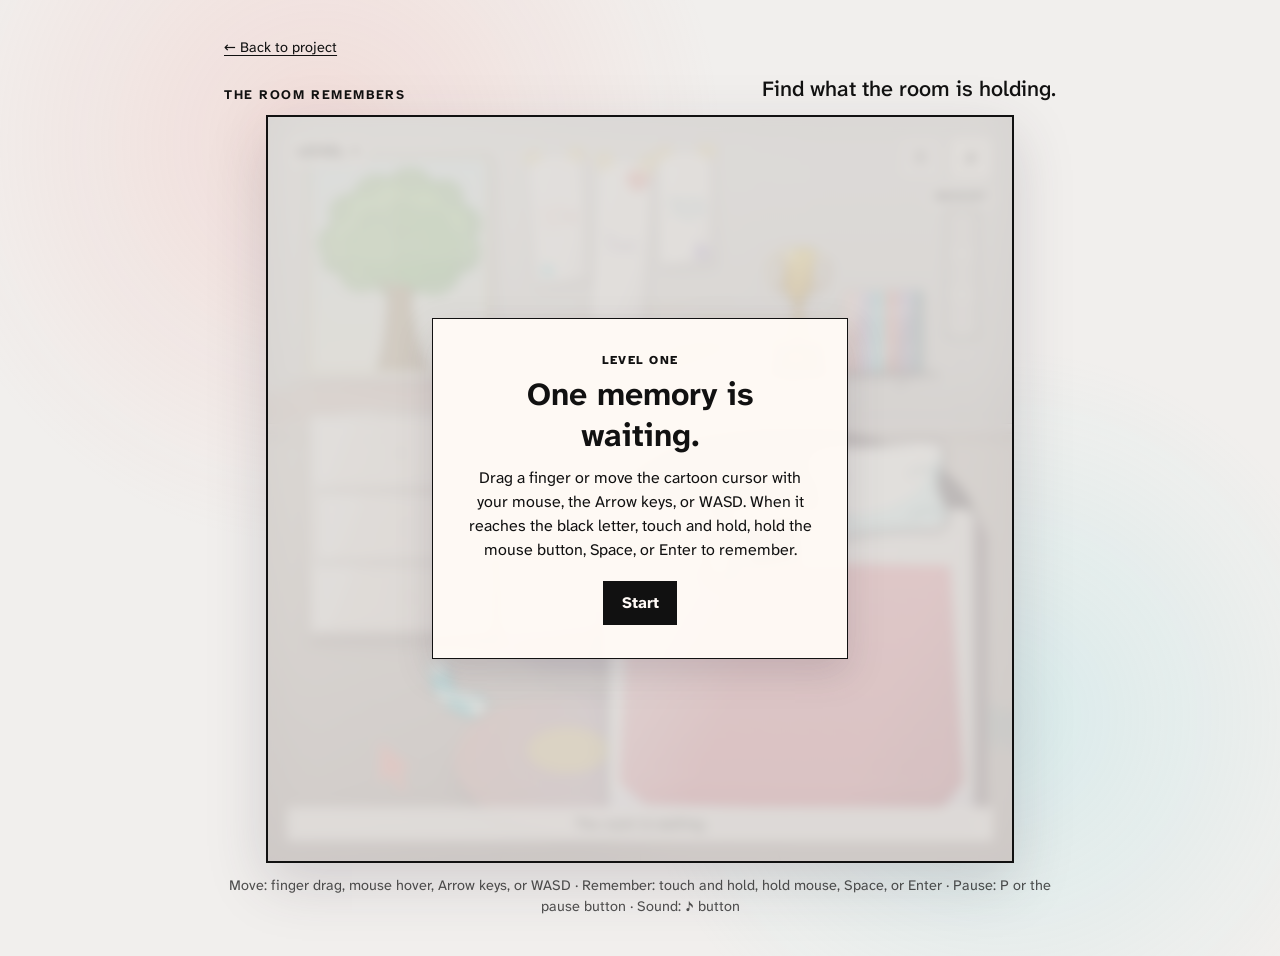
==== commit 665d2aa6: "Add mobile touch controls" ====
--- a/game/index.html
+++ b/game/index.html
@@ -8,7 +8,7 @@
       content="The Room Remembers, a three-level surreal browser game about unreliable memory."
     />
     <title>The Room Remembers</title>
-    <link rel="stylesheet" href="styles.css?v=25" />
+    <link rel="stylesheet" href="styles.css?v=26" />
   </head>
   <body>
     <main class="game-shell" data-game-shell>
@@ -30,7 +30,7 @@
           class="bedroom-board"
           id="bedroom-board"
           role="application"
-          aria-label="A 20 by 20 childhood bedroom. Move with the mouse, Arrow keys, or WASD."
+          aria-label="A 20 by 20 childhood bedroom. Drag a finger, use the mouse, Arrow keys, or WASD."
           aria-describedby="controls-copy"
           data-board
           data-board-rows="20"
@@ -294,9 +294,9 @@
               <p class="overlay-kicker">Level one</p>
               <h2>One memory is waiting.</h2>
               <p>
-                Move the cartoon cursor with your mouse, the Arrow keys, or
-                WASD. When it reaches the black letter, hold the mouse button,
-                Space, or Enter to remember.
+                Drag a finger or move the cartoon cursor with your mouse, the
+                Arrow keys, or WASD. When it reaches the black letter, touch
+                and hold, hold the mouse button, Space, or Enter to remember.
               </p>
               <button class="primary-button" type="button" data-start-button>
                 Start
@@ -363,8 +363,8 @@
       </section>
 
       <p class="controls-copy" id="controls-copy">
-        Move: mouse hover, Arrow keys, or WASD <span aria-hidden="true">·</span>
-        Remember: hold mouse, Space, or Enter <span aria-hidden="true">·</span>
+        Move: finger drag, mouse hover, Arrow keys, or WASD <span aria-hidden="true">·</span>
+        Remember: touch and hold, hold mouse, Space, or Enter <span aria-hidden="true">·</span>
         Pause: P or the pause button <span aria-hidden="true">·</span>
         Sound: ♪ button
       </p>
@@ -412,6 +412,6 @@
       preload="auto"
     ></audio>
 
-    <script type="module" src="game.js?v=12"></script>
+    <script type="module" src="game.js?v=13"></script>
   </body>
 </html>
--- a/game/styles.css
+++ b/game/styles.css
@@ -163,6 +163,13 @@
       var(--floor-near) 100%
     );
   transition: background 420ms ease;
+  overscroll-behavior: contain;
+  user-select: none;
+  -webkit-user-select: none;
+}
+
+.game-shell[data-phase="playing"] .bedroom-board {
+  touch-action: none;
 }
 
 .bedroom-board::after {
